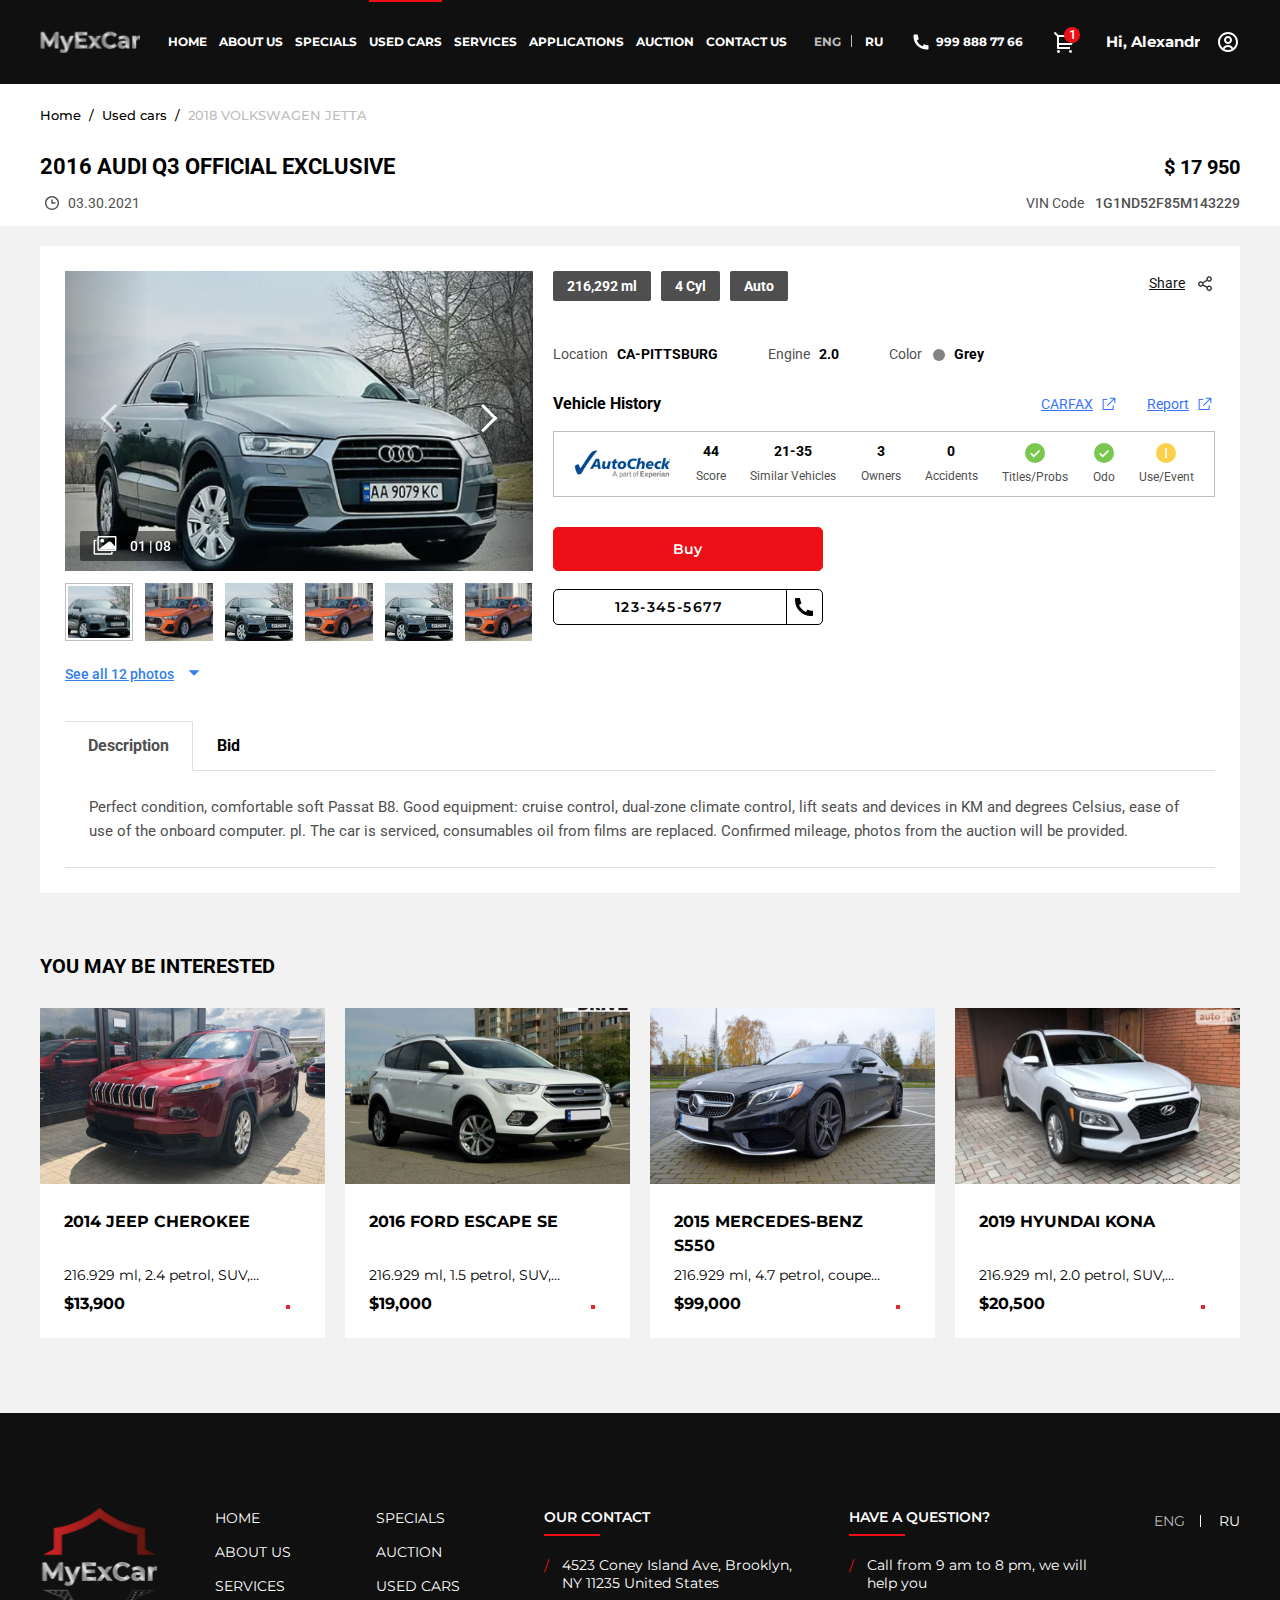
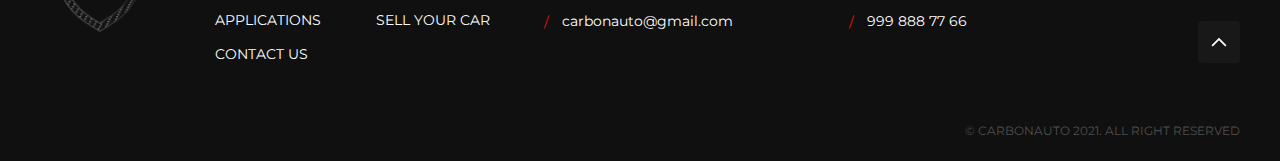
==== card.html @ 10f6ad99 "update - card + spec catalog" ====
<!DOCTYPE html>
<html lang="en">

<head>
    <meta charset="UTF-8">
    <meta http-equiv="X-UA-Compatible" content="IE=edge">
    <meta name="viewport" content="width=device-width, initial-scale=1.0">
    <title>Product Card</title>
    <link rel="stylesheet" href="css/bootstrap.min.css">
    <link rel="stylesheet" href="css/slick.css">
    <link rel="stylesheet" href="css/jquery.formstyler.css">
    <link rel="stylesheet" href="css/jquery.formstyler.theme.css">
    <link rel="stylesheet" href="css/common.css">
    <link rel="stylesheet" href="css/responsive.css">
</head>

<body>
    <header class="headerblack">
        <div class="myexcontainer">
            <div class="headerblack__content">
                <a href="index.html" class="hb__logo">
                    <img src="img/logo-black.svg" alt="logo">
                </a>
                <nav class="hb__menu">
                    <ul>
                        <li><a href="index.html">HOME</a></li>
                        <li><a href="#">ABOUT US</a></li>
                        <li><a href="#">SPECIALS</a></li>
                        <li class="active"><a href="catalog.html">Used Cars</a></li>
                        <li><a href="services.html">Services</a></li>
                        <li><a href="#">APPLICATIONS</a></li>
                        <li><a href="#">AUCTION</a></li>
                        <li><a href="#">CONTACT US</a></li>
                    </ul>
                </nav>
                <div class="hb__lang">
                    <ul>
                        <li class="active"><a href="#">ENG</a></li>
                        <li><a href="#">RU</a></li>
                    </ul>
                </div>
                <a href="tel:9998887766" class="hb__tel">999 888 77 66</a>
                <div class="hb__sign logined">
                    <!-- <ul>
                        <li><a href="login.html">Log in</a></li>
                        <li><a href="#">Registration</a></li>
                    </ul> -->
                    <div class="header__cart">
                        <a href="#"><img src="img/icons/cart-icon.svg" alt="cart"></a>
                        <span class="header__coutcart">1</span>
                    </div>
                    <div class="hiuser">
                        <p>Hi, Alexandr</p>
                    </div>
                </div>


            </div>
            <div class="header__contentwrapp">
                <div class="header__leftbox">
                    <a href="index.html" class="logo">
                        <img src="img/logo.svg" alt="logo">
                    </a>
                </div>
                <div class="searchadaptive">
                    <button class="respsearchicon"></button>
                </div>
                <div class="burgericon"></div>
            </div>
        </div>

        <div class="mobile-menu">
            <div class="mobile-menu_head">
                <span>Menu</span>
                <button class="closemenu"></button>
            </div>
            <div class="mobile-menu_body">
                <ul class="mobmenulist">
                    <li><a href="login.html">Log in</a></li>
                    <li><a href="#">Registration</a></li>
                    <li><a href="index.html">Home</a></li>
                    <li><a href="#">ABOUT US</a></li>
                    <li><a href="#">SPECIALS</a></li>
                    <li><a href="catalog.html">Used Cars</a></li>
                    <li><a href="services.html">SERVICES</a></li>
                    <li><a href="#">APPLICATIONS</a></li>
                    <li><a href="#">AUCTION</a></li>
                    <li><a href="#">CONTACT US</a></li>
                </ul>
                <div class="moblanglist">
                    <ul>
                        <li class="active"><a href="#">ENG</a></li>
                        <li><a href="#">RU</a></li>
                    </ul>
                </div>
                <div class="mobbtns">
                    <a href="catalog.html" class="redbtn">Used Cars</a>
                    <a href="#" class="transparrbtn">Sell Your Car</a>
                    <a class="mobbtns__tel" href="tel:9998887766">999 888 77 66</a>
                </div>
            </div>
        </div>
    </header>

    <main>
        <div class="myexcontainer">
            <div class="breacrumbs">
                <ul>
                    <li><a href="#">Home</a></li>
                    <li><a href="#">Used cars</a></li>
                    <li>2018 VOLKSWAGEN JETTA</li>
                </ul>
            </div>
        </div>

        <section class="procard__head">
            <div class="myexcontainer">
                <div class="row">
                    <div class="col-lg-7 col-md-7 col-sm-8">
                        <h1>2016 Audi Q3 OFFICIAL EXCLUSIVE </h1>
                        <p class="date">03.30.2021</p>
                    </div>
                    <div class="col-lg-5 col-md-5 col-sm-4">
                        <p class="price">$ 17 950</p>
                        <p class="vincode">VIN Code <span>1G1ND52F85M143229</span></p>
                    </div>
                </div>
            </div>
        </section>

        <div class="greybg">
            <section class="procard__prodsect">
                <div class="myexcontainer">
                    <div class="procard__prodwrapp">
                        <div class="row">
                            <div class="col-xl-5 col-lg-5">
                                <div class="procard__mainsliderwrapp">
                                    <div class="procard__mainslider">
                                        <div>
                                            <div class="procard__mainslide">
                                                <img src="img/prodslide1.jpg" alt="car">
                                            </div>
                                        </div>
                                        <div>
                                            <div class="procard__mainslide">
                                                <img src="img/prodslide2.jpg" alt="car">
                                            </div>
                                        </div>
                                        <div>
                                            <div class="procard__mainslide">
                                                <img src="img/prodslide1.jpg" alt="car">
                                            </div>
                                        </div>
                                        <div>
                                            <div class="procard__mainslide">
                                                <img src="img/prodslide2.jpg" alt="car">
                                            </div>
                                        </div>
                                        <div>
                                            <div class="procard__mainslide">
                                                <img src="img/prodslide1.jpg" alt="car">
                                            </div>
                                        </div>
                                        <div>
                                            <div class="procard__mainslide">
                                                <img src="img/prodslide2.jpg" alt="car">
                                            </div>
                                        </div>
                                        <div>
                                            <div class="procard__mainslide">
                                                <img src="img/prodslide1.jpg" alt="car">
                                            </div>
                                        </div>
                                        <div>
                                            <div class="procard__mainslide">
                                                <img src="img/prodslide2.jpg" alt="car">
                                            </div>
                                        </div>
                                    </div>
                                    <div class="pagingInfo"></div>
                                </div>

                                <div class="procard__littsliderwrap">
                                    <div class="overflowhiddsect">
                                        <div class="procard__littslider">
                                            <div>
                                                <div class="procard__littslide">
                                                    <img src="img/prodslide1.jpg" alt="car">
                                                </div>
                                            </div>
                                            <div>
                                                <div class="procard__littslide">
                                                    <img src="img/prodslide2.jpg" alt="car">
                                                </div>
                                            </div>
                                            <div>
                                                <div class="procard__littslide">
                                                    <img src="img/prodslide1.jpg" alt="car">
                                                </div>
                                            </div>
                                            <div>
                                                <div class="procard__littslide">
                                                    <img src="img/prodslide2.jpg" alt="car">
                                                </div>
                                            </div>
                                            <div>
                                                <div class="procard__littslide">
                                                    <img src="img/prodslide1.jpg" alt="car">
                                                </div>
                                            </div>
                                            <div>
                                                <div class="procard__littslide">
                                                    <img src="img/prodslide2.jpg" alt="car">
                                                </div>
                                            </div>
                                            <div>
                                                <div class="procard__littslide">
                                                    <img src="img/prodslide1.jpg" alt="car">
                                                </div>
                                            </div>
                                            <div>
                                                <div class="procard__littslide">
                                                    <img src="img/prodslide2.jpg" alt="car">
                                                </div>
                                            </div>
                                        </div>
                                    </div>
                                    <span class="procard__showphotos">
                                        <text class="show">See all 12 photos</text>
                                        <text class="hide">Hide</text>
                                    </span>
                                </div>


                            </div>
                            <div class="col-xl-7 col-lg-7">
                                <div class="procard__inftop">
                                    <div class="row">
                                        <div class="col-lg-8 col-md-9 col-sm-8">
                                            <div class="procard__labelsbtns">
                                                <span>216,292 ml</span>
                                                <span>4 Cyl</span>
                                                <span>Auto</span>
                                            </div>
                                            <div class="procard__labelstext">
                                                <p>Location <text>CA-PITTSBURG</text></p>
                                                <p>Engine <text>2.0</text></p>
                                                <p>Color <span class="colorpoint" style="background: #828282;"></span>
                                                    <text>Grey</text></p>
                                            </div>
                                        </div>
                                        <div class="col-lg-4 text-right sharesect  col-md-3  col-sm-4">
                                            <a href="#" class="sharebtn">Share</a>
                                        </div>
                                    </div>
                                    <div class="vehicle-history">
                                        <div class="vehicle-history__topbox">
                                            <p class="title">Vehicle History</p>
                                            <div class="links">
                                                <a href="#">CARFAX</a>
                                                <a href="#">Report</a>
                                            </div>
                                        </div>
                                        <div class="vehicle-history__middlebox">
                                            <div class="catalogrow__footer">
                                                <a href="#" class="logo"><img src="img/autocheck.png" alt="logo"></a>
                                                <p>
                                                    <span class="text">44</span>
                                                    Score
                                                </p>
                                                <p>
                                                    <span class="text">21-35</span>
                                                    Similar Vehicles
                                                </p>
                                                <p>
                                                    <span class="text">3</span>
                                                    Owners
                                                </p>
                                                <p>
                                                    <span class="text">0</span>
                                                    Accidents
                                                </p>
                                                <p>
                                                    <span class="img green"></span>
                                                    <text>Titles/Probs</text>
                                                </p>
                                                <p>
                                                    <span class="img green"></span>
                                                    <text>Odo</text>
                                                </p>
                                                <p>
                                                    <span class="img yellow"></span>
                                                    <text>Use/Event</text>
                                                </p>
                                            </div>
                                        </div>
                                    </div>
                                    <div class="procard__infbtns">
                                        <a href="#" class="redbtn">Buy</a>
                                        <a href="tel:1233455677" class="tel">
                                            <span class="num">123-345-5677</span>
                                            <span class="icon"><img src="img/icons/telicon-black.svg" alt=""></span>
                                        </a>
                                    </div>
                                </div>

                            </div>
                            <div class="col-xl-12">
                                <div class="procard__tabs">
                                    <ul class="nav nav-tabs" id="myTab" role="tablist">
                                        <li class="nav-item" role="presentation">
                                            <a class="nav-link active" id="descr-tab" data-toggle="tab" href="#descr"
                                                role="tab" aria-controls="descr" aria-selected="true">Description</a>
                                        </li>
                                        <li class="nav-item" role="presentation">
                                            <a class="nav-link" id="bid-tab" data-toggle="tab" href="#bid" role="tab"
                                                aria-controls="bid" aria-selected="false">Bid</a>
                                        </li>
                                    </ul>
                                    <div class="tab-content" id="myTabContent">
                                        <div class="tab-pane fade show active" id="descr" role="tabpanel"
                                            aria-labelledby="descr-tab">
                                            <p>
                                                Perfect condition, comfortable soft Passat B8. Good equipment: cruise
                                                control, dual-zone climate control, lift seats and devices in KM and
                                                degrees
                                                Celsius, ease of use of the onboard computer. pl. The car is serviced,
                                                consumables oil from films are replaced. Confirmed mileage, photos from
                                                the
                                                auction will be provided.
                                            </p>
                                        </div>
                                        <div class="tab-pane fade" id="bid" role="tabpanel" aria-labelledby="bid-tab">
                                            <p>
                                                TAB 2
                                            </p>
                                        </div>
                                    </div>
                                </div>
                            </div>
                        </div>
                    </div>
            </section>

            <section class="interested-products">
                <div class="myexcontainer">
                    <p class="interested-products__title">you may be interested</p>
                    <div class="row">
                        <div class="col-lg-3 col-md-6">
                            <a href="#">
                                <div class="usedcarscard">
                                    <div class="usedcarscard__img">
                                        <img src="img/car4.png" alt="img">
                                    </div>
                                    <div class="usedcarscard__info">
                                        <p class="title">2014 JEEP CHEROKEE</p>
                                        <p class="descr">216.929 ml, 2.4 petrol, SUV, automatic</p>
                                        <p class="price">$13,900</p>
                                        <div class="arrowanimation">
                                            <span class="redpoint"></span>
                                            <img src="img/redarrow.svg" alt="arrow">
                                        </div>
                                    </div>
                                </div>
                            </a>
                        </div>
                        <div class="col-lg-3 col-md-6">
                            <a href="#">
                                <div class="usedcarscard">
                                    <div class="usedcarscard__img">
                                        <img src="img/car5.png" alt="img">
                                    </div>
                                    <div class="usedcarscard__info">
                                        <p class="title">2016 FORD ESCAPE SE</p>
                                        <p class="descr">216.929 ml, 1.5 petrol, SUV, automatic</p>
                                        <p class="price">$19,000</p>
                                        <div class="arrowanimation">
                                            <span class="redpoint"></span>
                                            <img src="img/redarrow.svg" alt="arrow">
                                        </div>
                                    </div>
                                </div>
                            </a>
                        </div>
                        <div class="col-lg-3 col-md-6">
                            <a href="#">
                                <div class="usedcarscard">
                                    <div class="usedcarscard__img">
                                        <img src="img/car6.png" alt="img">
                                    </div>
                                    <div class="usedcarscard__info">
                                        <p class="title">2015 MERCEDES-BENZ S550</p>
                                        <p class="descr">216.929 ml, 4.7 petrol, coupe, automatic</p>
                                        <p class="price">$99,000</p>
                                        <div class="arrowanimation">
                                            <span class="redpoint"></span>
                                            <img src="img/redarrow.svg" alt="arrow">
                                        </div>
                                    </div>
                                </div>
                            </a>
                        </div>
                        <div class="col-lg-3 col-md-6">
                            <a href="#">
                                <div class="usedcarscard">
                                    <div class="usedcarscard__img">
                                        <img src="img/car7.png" alt="img">
                                    </div>
                                    <div class="usedcarscard__info">
                                        <p class="title">2019 HYUNDAI KONA</p>
                                        <p class="descr">216.929 ml, 2.0 petrol, SUV, automatic</p>
                                        <p class="price">$20,500</p>
                                        <div class="arrowanimation">
                                            <span class="redpoint"></span>
                                            <img src="img/redarrow.svg" alt="arrow">
                                        </div>
                                    </div>
                                </div>
                            </a>
                        </div>
                    </div>
                </div>
            </section>
        </div>


    </main>

    <footer class="black-footer">
        <div class="myexcontainer">
            <div class="bf__flexwrapper">
                <div class="bf__logo">
                    <a href="index.html"><img src="img/logo-footer.svg" alt="logo"></a>
                </div>
                <div class="bf__navlist">
                    <ul>
                        <li><a href="index.html">HOME</a></li>
                        <li><a href="#">ABOUT US</a></li>
                        <li><a href="services.html">Services</a></li>
                        <li><a href="#">APPLICATIONS</a></li>
                        <li><a href="#">CONTACT US</a></li>
                    </ul>
                </div>
                <div class="bf__navlist">
                    <ul>
                        <li><a href="#">SPECIALS</a></li>
                        <li><a href="#">AUCTION</a></li>
                        <li><a href="catalog.html">Used cars</a></li>
                        <li><a href="#">Sell Your Car</a></li>
                    </ul>
                </div>
                <div class="bf__infolist">
                    <p class="title">Our contact</p>
                    <ul>
                        <li>
                            4523 Coney Island Ave, Brooklyn,
                            NY 11235 United States
                        </li>
                        <li><a href="#">carbonauto@gmail.com</a></li>
                    </ul>
                </div>
                <div class="bf__infolist">
                    <p class="title">Have a question?</p>
                    <ul>
                        <li>
                            Сall from 9 am to 8 pm, we will help you
                        </li>
                        <li><a href="#">999 888 77 66</a></li>
                    </ul>
                </div>
                <div class="bf__lang">
                    <ul>
                        <li class="active"><a href="#">ENG</a></li>
                        <li><a href="#">RU</a></li>
                    </ul>
                    <div class="foottotop">
                        <img src="img/icons/toparrow.svg" alt="to top">
                    </div>
                </div>
            </div>
            <div class="bf__rightreserved">
                <p>© СARBONAUTO 2021. ALL RIGHT RESERVED</p>
            </div>
        </div>
    </footer>








    <script src="js/jquery.js"></script>
    <script src="js/bootstrap.min.js"></script>
    <script src="js/slick.min.js"></script>
    <script src="js/jquery.formstyler.min.js"></script>
    <script src="js/range-slider.js"></script>
    <script src="js/common.js"></script>
</body>

</html>
---- css/common.css ----
/* general */
@import url('https://fonts.googleapis.com/css2?family=Montserrat:wght@100;200;300;400;500;600;700;800;900&family=Roboto:wght@100;300;400;500;700;900&display=swap');

body {
    font-family: 'Montserrat', sans-serif;
    font-size: 16px;
    line-height: 24px;
    color: #000;
}

.myexcontainer {
    width: 100%;
    padding: 0 75px;
    position: relative;
}

a,
button,
input {
    outline: none !important;
}

a,
a:hover {
    text-decoration: none;
}

.transparrbtn {
    background: #fff;
    border: 1px solid #EC0F16;
    border-radius: 5px;
    display: flex;
    align-items: center;
    justify-content: center;
    color: #EC0F16;
    font-weight: 600;
    font-size: 15px;
    line-height: 18px;
    width: 220px;
    height: 48px;
    transition: .3s;
}

.transparrbtn:hover {
    background: #EC0F16;
    color: #fff;
}

.redbtn {
    background: #EC0F16;
    border: 1px solid #EC0F16;
    border-radius: 5px;
    display: flex;
    align-items: center;
    justify-content: center;
    color: #fff;
    font-weight: 600;
    font-size: 15px;
    line-height: 18px;
    width: 220px;
    height: 48px;
    transition: .3s;
}

.redbtn:hover {
    /* color: #EC0F16;
    background: #fff; */
    background: #CD1319;
    color: #fff;
}

.sectsubtitle {
    letter-spacing: 0.2em;
    text-transform: uppercase;
    font-weight: 500;
    font-size: 17px;
    line-height: 21px;
    position: relative;
    margin-bottom: 60px;
}

.sectsubtitle:after {
    content: '';
    display: inline-block;
    width: 57px;
    height: 1px;
    background: #EC0F16;
    position: absolute;
    left: 0;
    bottom: -18px;
}

h1 {
    font-weight: bold;
    font-size: 56px;
    line-height: 68px;
}

.section-title {
    font-weight: bold;
    font-size: 48px;
    line-height: 59px;
    font-variant: small-caps;
    position: relative;
    margin-bottom: 64px;
}

.section-title.underlinered:after {
    content: '';
    display: inline-block;
    height: 1px;
    width: 64px;
    background: #EC0F16;
    position: absolute;
    left: 0;
    bottom: -24px;
}






/* general end*/

/* header */

.header__contentwrapp {
    display: flex;
}

.header__leftbox {
    max-width: 150px;
    width: 100%;
    display: flex;
    align-items: flex-end;
}

.header__leftbox img {
    width: 100%;
}

.header__rightbox {
    max-width: calc(100% - 150px);
    width: 100%;
    padding-left: 50px;
    padding-bottom: 19px;
    position: relative;
}

.header ul {
    list-style-type: none;
    padding: 0;
    margin: 0;
    display: flex;
}

.header ul li {
    height: 60px;
    display: flex;
    align-items: flex-end;
    position: relative;
}

.header__rightbox-toprow {
    display: flex;
    align-items: flex-end;
    justify-content: space-between;
    height: 60px;
    margin-bottom: 40px;
    position: relative;
}

.header__signsect {
    display: flex;
    align-items: center;
    justify-content: space-between;
    max-width: 315px;
    width: 100%;
}

.header_nav a {
    text-decoration: none;
    font-size: 15px;
    line-height: 18px;
    font-weight: bold;
    text-transform: uppercase;
    color: #000;
}

.header_nav li:not(:last-child),
.header__language li:not(:last-child) {
    margin-right: 30px;
}

.header_nav ul li a:before,
.header__sign ul li a:before {
    content: '';
    display: inline-block;
    position: absolute;
    height: 3px;
    width: 0;
    top: 0;
    left: 0;
    right: 0;
    margin: 0 auto;
    background: #EC0F16;
    transition: .3s;
}

.header_nav li.active a:before,
.header_nav li a:hover:before,
.header__sign ul li a:hover:before {
    width: 100%;
}

.header__sign a,
.header__language a {
    font-weight: bold;
    font-size: 15px;
    line-height: 18px;
    text-transform: uppercase;
    text-decoration: none;
    transition: .3s;
    color: #000;
}

.header__sign li:not(:last-child) {
    margin-right: 15px;
}

.header__sign li:first-child a {
    color: #EC0F16;
}

.header__language li {
    position: relative;
}

.header__language li:first-child:after {
    content: '';
    display: inline-block;
    width: 1px;
    height: 12px;
    position: absolute;
    right: -15px;
    bottom: 3px;
    background: #000;
}

.header__language li a {
    transition: .3s;
}

.header__language li.active a,
.header__language li a:hover {
    color: #BDBDBD;
}

.header__rightbox-bottrow {
    display: flex;
    align-items: center;
    justify-content: space-between;
}

.header__searchbox {
    max-width: 427px;
    width: 100%;
    position: relative;
}

.header__serchinputfield input {
    width: 100%;
    height: 48px;
    border: none;
    border-bottom: 1px solid #000000;
    padding-left: 20px;
    padding-right: 45px;
    font-size: 15px;
}

.header__serchinputfield input::placeholder {
    color: #828282;
}

.header__serchinputfield button {
    width: 24px;
    height: 24px;
    padding: 0;
    border: none;
    background-color: transparent;
    background-image: url('../img/icons/search-icon.svg');
    background-repeat: no-repeat;
    background-position: center;
    position: absolute;
    right: 20px;
    top: 50%;
    transform: translateY(-50%);
}

.phonelink {
    position: relative;
    padding-left: 39px;
    margin-right: 48px;
    font-weight: bold;
    font-size: 15px;
    line-height: 18px;
    transition: .3s;
    display: flex;
    align-items: center;
    color: #000;
}

.phonelink svg {
    margin-right: 18px;
}

.phonelink svg path {
    transition: .3s;
}

.phonelink:hover {
    color: #EC0F16;
}

.phonelink:hover svg path {
    fill: #EC0F16;
}

.header__callbox {
    display: flex;
    align-items: center;
}

.header__callbox .redbtn {
    margin-right: 24px;
}

.headerblack {
    background: #101010;
    height: 84px;
}

.headerblack__content {
    display: flex;
    align-items: center;
    justify-content: space-between;
}

.hb__menu ul,
.hb__lang ul,
.hb__sign ul {
    list-style-type: none;
    padding: 0;
    margin: 0;
}

.hb__menu ul li,
.hb__lang ul li,
.hb__sign ul li {
    display: inline-block;
    vertical-align: middle;
}

.hb__logo {
    display: flex;
    align-items: center;
}

.hb__menu ul li a,
.hb__sign ul li a {
    height: 84px;
    display: flex;
    align-items: center;
    color: #FFFFFF;
    font-weight: bold;
    font-size: 15px;
    line-height: 18px;
    text-transform: uppercase;
    position: relative;
}

.hb__menu ul li a:before,
.hb__sign ul li a:before {
    content: '';
    display: inline-block;
    height: 2px;
    width: 100%;
    background: #EC0F16;
    width: 0;
    transition: .3s;
    left: 0;
    right: 0;
    margin: 0 auto;
    position: absolute;
    top: 0;
}

.hb__menu ul li.active a:before,
.hb__menu ul li a:hover:before,
.hb__sign ul li.active a:before,
.hb__sign ul li a:hover:before {
    width: 100%;
}

.hb__menu ul li {
    margin-right: 45px;
}

.hb__sign ul li {
    margin-right: 15px;
}

.hb__menu ul li:last-child,
.hb__sign ul li:last-child {
    margin-right: 0;
}

.hb__lang ul li {
    position: relative;
}

.hb__lang ul li a {
    font-weight: bold;
    font-size: 15px;
    line-height: 18px;
    color: #FFFFFF;
}

.hb__lang ul li.active a {
    color: #BDBDBD;
}

.hb__lang ul li:not(:last-child) {
    margin-right: 30px;
}

.hb__lang ul li:not(:last-child):after {
    content: '';
    display: inline-block;
    width: 1px;
    height: 12px;
    background: #BDBDBD;
    position: absolute;
    right: -16px;
    top: 50%;
    transform: translateY(-50%);
}

.hb__tel {
    position: relative;
    padding-left: 40px;
    font-weight: bold;
    font-size: 15px;
    line-height: 18px;
    color: #fff;
}

.hb__tel:before {
    content: '';
    display: inline-block;
    width: 24px;
    height: 24px;
    background-image: url('../img/icons/telicon-white.svg');
    background-repeat: no-repeat;
    background-position: center;
    background-size: 100%;
    position: absolute;
    left: 0;
    top: 50%;
    transform: translateY(-50%);
}













/* header  end*/



/* MAIN PAGE */

.mainparallaxsect__content {
    padding-top: 60px;
}

.mainparallaxsect__content h1 {
    text-transform: uppercase;
    margin: 0;
}

.mainparallaxsect {
    position: relative;
    height: 690px;
    background: linear-gradient(179.39deg, #FFFFFF 60.71%, #F5F5F5 99.36%);
}

.mainparallaxsect__parallax #scene {
    height: 690px;
}

.mainparallaxsect__parallax #scene div {
    position: absolute !important;
}

.mainparallaxsect__parallax #scene div:first-child {
    top: 55px !important;
    right: 486px !important;
    left: initial !important;
}

.mainparallaxsect__parallax #scene div:nth-child(2) {
    right: 0;
    top: initial !important;
    left: initial !important;
    bottom: 159px;
}

.mainparallaxsect img {
    max-width: 100%;
}

.servicesdark__col {
    position: relative;
    -ms-flex: 0 0 20%;
    flex: 0 0 20%;
    max-width: 20%;
}

.servicesdark__box {
    height: 320px;
    position: relative;
    padding: 36px;
    overflow: hidden;
}

.servicesdark__box::after {
    content: "";
    display: block;
    position: absolute;
    left: 0;
    top: 0;
    width: 100%;
    height: 100%;
    background: rgba(31, 30, 30, .6);
    transition: .5s;
}

.servicesdark__box>img {
    width: 100%;
    height: 100%;
    object-fit: cover;
    object-position: 50% 50%;
    position: absolute;
    left: 0;
    top: 0;
    transition: .5s;
    animation-timing-function: ease-in-out;
    transform: scale(1.01) rotate(0deg);
}

.servicesdark__boxcontent {
    position: relative;
    z-index: 2;
}

.servicesdark__boxcontent img {
    opacity: .5;
    width: 48px;
    margin-bottom: 26px;
    transition: .3s;
}

.servicesdark__boxcontent .title {
    color: #fff;
    letter-spacing: 0.1em;
    font-weight: bold;
    font-size: 24px;
    line-height: 36px;
    margin-bottom: 26px;
}

.servicesdark__boxcontent .descr {
    margin: 0;
    color: rgba(255, 255, 255, .8);
    font-size: 15px;
    line-height: 21px;
    display: -webkit-box;
    -webkit-line-clamp: 4;
    -webkit-box-orient: vertical;
    overflow: hidden;
}

.servicesdark__link {
    width: 120px;
    height: 36px;
    display: flex;
    align-items: center;
    justify-content: center;
    background: rgba(236, 15, 22, 0.5);
    color: #fff;
    font-weight: 600;
    font-size: 15px;
    line-height: 24px;
    z-index: 2;
    position: absolute;
    right: 0;
    bottom: 0;
    transition: .3s;
}

.servicesdark__box:hover .servicesdark__boxcontent img {
    opacity: 1;
}

.servicesdark__box:hover .servicesdark__link {
    background: #EC0F16;
}

.servicesdark__box:hover>img {
    transform: scale(1.1) rotate(4deg);
}

.servicesdark__box:hover:after {
    background: rgba(19, 18, 18, .6);
}

.servicesdark {
    margin-top: -145px;
}

.howitworks {
    padding: 105px 0 100px;
}

.howitworks .section-title {
    margin-bottom: 88px;
}

.howitworks .section-boldtext {
    margin-bottom: 36px;
    font-size: 18px;
    line-height: 30px;
    font-weight: bold;
    max-width: 385px;
}

.howitworks .descr {
    max-width: 385px;
}

.howitworks .descr p {
    margin-bottom: 14px;
}

.howitworks a {
    color: #EC0F16;
    font-weight: bold;
}

.howitworks a:hover {
    text-decoration: underline;
}

.howitworks__box {
    position: relative;
    overflow: hidden;
    background: #F2F2F2;
    height: 168px;
    margin-bottom: 20px;
    display: flex;
    align-items: center;
    padding: 18px 30px 18px 64px;
    background-repeat: no-repeat;
    background-position: top right;
    background-size: 100%;
}

.howitworks .col-lg-8 .col-md-6:nth-child(1) .howitworks__box,
.howitworks .col-lg-8 .col-md-6:nth-child(5) .howitworks__box {
    background-image: url('../img/tire1.png');
}

.howitworks .col-lg-8 .col-md-6:nth-child(2) .howitworks__box,
.howitworks .col-lg-8 .col-md-6:nth-child(6) .howitworks__box {
    background-image: url('../img/tire2.png');
}

.howitworks .col-lg-8 .col-md-6:nth-child(3) .howitworks__box,
.howitworks .col-lg-8 .col-md-6:nth-child(7) .howitworks__box {
    background-image: url('../img/tire3.png');
}

.howitworks .col-lg-8 .col-md-6:nth-child(4) .howitworks__box,
.howitworks .col-lg-8 .col-md-6:nth-child(8) .howitworks__box {
    background-image: url('../img/tire4.png');
}

.howitworks__box .hiwnum {
    display: flex;
    align-items: flex-end;
    width: 98px;
    height: 92px;
    position: relative;
}

.howitworks__box .hiwnum span {
    color: #EC0F16;
    text-transform: uppercase;
    font-weight: bold;
    font-size: 48px;
    line-height: 64px;
    position: relative;
    z-index: 2;

}

.howitworks__box .hiwnum img {
    max-width: 100%;
    max-height: 100%;
    position: absolute;
    z-index: 1;
    right: 0;
    top: 0;
}

.howitworks__box .hiwdescr {
    width: calc(100% - 98px);
    padding-left: 38px;
}

.howitworks__box .hiwdescr p {
    margin: 0;
    color: #000000;
    font-weight: bold;
    font-size: 18px;
    line-height: 30px;
    max-width: 250px;
}

.usedcars {
    padding: 84px 0 60px;
    background: linear-gradient(180deg, #F2F2F2 0%, rgba(242, 242, 242, 0) 83.44%);
}

.usedcars .section-title {
    text-align: center;
}

.usedcarscard__img {
    overflow: hidden;
}

.usedcarscard__img img {
    width: 100%;
    height: 100%;
    object-fit: cover;
    object-position: 50% 50%;
}

.usedcarscard__info {
    padding: 26px 70px 22px 24px;
    position: relative;
}

.usedcarscard__info .title {
    color: #000000;
    font-weight: bold;
    margin-bottom: 8px;
}

.usedcarscard__info .descr {
    color: #000000;
    margin-bottom: 8px;
}

.usedcarscard__info .price {
    margin: 0;
    font-weight: bold;
    color: #000;
    transition: .3s;
}

.arrowanimation {
    width: 48px;
    height: 24px;
    position: absolute;
    right: 22px;
    bottom: 22px;
    display: flex;
    align-items: center;
    justify-content: center;
    overflow: hidden;
}

.arrowanimation .redpoint {
    display: inline-block;
    width: 6px;
    height: 6px;
    background: #E7242A;
    transition: .3s;
    position: absolute;
    top: 50%;
    left: 50%;
    transform: translate(-50%, -50%);
}

.arrowanimation img {
    position: absolute;
    transition: .3s;
    transform: translate(-150%, -50%);
    top: 50%;
}

.usedcarscard {
    transition: .5s;
    margin-bottom: 20px;
}

.usedcarscard:hover .arrowanimation .redpoint {
    left: 150%;
}

.usedcarscard:hover .arrowanimation img {
    right: 0;
    left: initial;
    transform: translate(0%, -50%);
}

.usedcarscard:hover {
    background-color: #fff;
    box-shadow: 0px 18px 80px rgba(0, 0, 0, 0.07), 0px 7.51997px 33.4221px rgba(0, 0, 0, 0.0345571), 0px 4.02054px 17.869px rgba(0, 0, 0, 0.0281663), 0px 2.25388px 10.0172px rgba(0, 0, 0, 0.0256993), 0px 1.19702px 5.32008px rgba(0, 0, 0, 0.0208133), 0px 0.498106px 2.21381px rgba(0, 0, 0, 0.0122481);
}

.usedcarscard:hover .usedcarscard__info .price {
    color: #EC0F16;
}

.showmorecars {
    margin-top: 44px;
    background-image: url('../img/line.png');
    background-repeat: no-repeat;
    background-position: center;
}

.showmorecars a {
    margin: 0 auto;
}

.faq {
    padding: 60px 0 120px;
}

.card-header:first-child,
.accordion>.card:first-of-type,
.accordion>.card:last-of-type {
    border-radius: 0;
}

.card-header {
    border: none;
    padding: 0;
}

.accordeon-title {
    text-decoration: none !important;
    color: #000000;
    font-weight: 600;
    font-size: 21px;
    line-height: 26px;
    display: flex;
    align-items: center;
    background: #fff;
    padding: 36px 55px 36px 0;
}

.accordeon-title:hover {
    color: #000;
}

.accordeon-title span {
    display: inline-block;
    width: 47px;
    color: #828282;
    min-width: 47px;
}

.card {
    border: none;
    border-top: 1px solid #E0E0E0;
}

.card:last-child {
    border-bottom: 1px solid #E0E0E0;
}

.accordeon-title .plussvg rect {
    transition: .3s;
}

.accordeon-title.minus .plussvg rect:nth-child(2) {
    opacity: 0;
}

.accordeon-title svg {
    position: absolute;
    right: 25px;
}

.card-body {
    color: #4F4F4F;
    line-height: 26px;
    padding: 0 96px 36px 47px;
}

.card-body p {
    margin: 0;
    padding-left: 24px;
    border-left: 1px solid #EC0F16;
}

.faq .section-title {
    text-align: center;
    margin-bottom: 84px;
}

.contactsfoot {
    padding: 98px 0 58px;
    position: relative;
}

.contactsfoot__bgpic {
    height: 400px;
    background-image: url('../img/footbg1.png');
    background-size: 100% 100%;
    background-position: top right;
    background-repeat: no-repeat;
    position: relative;
}

.contactsfoot__rightsect {
    padding: 79px 0;
}

.contactsfoot__rightsect .title {
    color: #fff;
    text-transform: uppercase;
    font-weight: bold;
    font-size: 24px;
    line-height: 36px;
    max-width: 531px;
    margin-bottom: 35px;
}

.contactsfoot__rightsect .title span {
    color: #EC0F16;
}

.contactsfoot__rightsect form {
    display: flex;
    align-items: flex-end;
}

.contactsfoot__rightsect .fields {
    max-width: 57%;
    width: 100%;
}

.contactsfoot__rightsect .btnsect {
    max-width: 27%;
    width: 100%;
    margin-left: 22px;
}

.contactsfoot__rightsect .fields input {
    width: 100%;
    height: 54px;
    background: transparent;
    border: none;
    border-bottom: 1px solid #FFFFFF;
    padding-left: 14px;
    padding-right: 14px;
    color: #fff;
    font-weight: 500;
    font-size: 16px;
    font-family: 'Montserrat', sans-serif;
    margin-bottom: 27px;
}

.contactsfoot__rightsect .fields input::placeholder {
    font-weight: 500;
    font-size: 16px;
    color: rgba(255, 255, 255, .64);
}

.contactsfoot__rightsect .fields input:last-child {
    margin-bottom: 0;
}

.contactsfoot__rightsect .btnsect input {
    width: 100%;
    height: 56px;
    background: #EC0F16;
    border-radius: 5px;
    border: none;
    outline: none;
    color: #fff;
    font-weight: 600;
    font-size: 15px;
    line-height: 18px;
    transition: .3s;
}

.contactsfoot__rightsect .btnsect input:hover {
    background: #CD1319;
}

.contactsfoot__leftsect {
    padding-left: 20%;
    padding-top: 45px;
    position: relative;
}

.contactsfoot__leftsect .title {
    position: relative;
    margin-bottom: 82px;
    color: #fff;
    font-variant: small-caps;
    text-transform: lowercase;
    font-weight: 600;
    font-size: 36px;
    line-height: 44px;
}

.contactsfoot__leftsect .title:after {
    content: '';
    display: inline-block;
    position: absolute;
    left: 0;
    bottom: -18px;
    height: 2px;
    width: 56px;
    background: #EC0F16;
}

.contactsfoot__leftsect .phone {
    position: relative;
    padding-left: 45px;
    color: #fff;
    font-weight: 600;
    font-size: 36px;
    line-height: 44px;
    transition: .3s;
    display: inline-block;
    margin-bottom: 36px;
}

.contactsfoot__leftsect .phone:hover {
    color: #EC0F16;
}

.contactsfoot__leftsect .phone svg {
    position: absolute;
    left: 0;
    top: 50%;
    transform: translateY(-50%);
}

.contactsfoot__leftsect .phone svg path {
    transition: .3s;
}

.contactsfoot__leftsect .phone:hover svg path {
    fill: #EC0F16;
}

.contactsfoot__leftsect ul {
    padding: 0;
    margin: 0;
    list-style-type: none;
    max-width: 310px;
}

.contactsfoot__leftsect ul li,
.contactsfoot__leftsect ul li a {
    display: block;
    margin-bottom: 36px;
    padding-left: 20px;
    position: relative;
    color: #fff;
    font-weight: 600;
    font-size: 16px;
    line-height: 24px;
}

.contactsfoot__leftsect ul li:before {
    content: '/';
    color: #EC0F16;
    position: absolute;
    left: 0;
    top: 0;
}

.contactsfoot__leftsect ul li:last-child {
    margin-bottom: 0;
}

.blackfig {
    position: absolute;
    left: 0;
    top: -58px;
    z-index: 2;
    width: 100%;
    max-width: 726px;
    height: 515px;
}

.redfig {
    position: absolute;
    top: -98px;
    z-index: -1;
    width: 87%;
    left: 20%;
    max-width: 632px;
    height: 498px;
}

.contactsfoot__leftsect *:not(img) {
    position: relative;
    z-index: 3;
}

.totop {
    position: absolute;
    top: -95px;
    right: 0;
    display: flex;
    align-items: center;
    color: #101010;
    font-weight: 500;
    font-size: 15px;
    line-height: 18px;
    text-transform: uppercase;
    cursor: pointer;
    transition: .3s;
}

.totop span {
    display: inline-block;
    margin-left: 24px;
    width: 48px;
    height: 48px;
    background-color: #fff;
    border: 1px solid #F2F2F2;
    border-radius: 4px;
    box-shadow: 0px 18px 80px rgba(0, 0, 0, 0.07), 0px 7.51997px 33.4221px rgba(0, 0, 0, 0.0345571), 0px 4.02054px 17.869px rgba(0, 0, 0, 0.0281663), 0px 2.25388px 10.0172px rgba(0, 0, 0, 0.0256993), 0px 1.19702px 5.32008px rgba(0, 0, 0, 0.0208133), 0px 0.498106px 2.21381px rgba(0, 0, 0, 0.0122481);
    display: flex;
    align-items: center;
    justify-content: center;
}

.totop:hover {
    color: #EC0F16;
}

.totop svg path {
    transition: .3s;
}

.totop:hover svg path {
    fill: #EC0F16;
}

.contactsfoot .rightres {
    font-weight: 500;
    font-size: 12px;
    line-height: 15px;
    text-transform: uppercase;
    color: #BDBDBD;
    position: absolute;
    right: 0;
    bottom: -50px;
}

.footer {
    padding: 64px 0 48px 0;
}

.footer__nav ul {
    list-style-type: none;
    padding: 0;
    margin: 0;
    display: flex;
    align-items: center;
}

.footer__nav ul li {
    margin-right: 50px;
}

.footer__nav ul li:last-child {
    margin-right: 0;
}

.linepic {
    height: 2px;
    position: absolute;
    background-image: url('../img/headerline.png');
    background-repeat: no-repeat;
    background-position: center;
    background-size: 100% auto;
    bottom: 8px;
}

.footer__nav ul li a {
    color: #000000;
    font-weight: bold;
    font-size: 15px;
    line-height: 18px;
    transition: .3s;
    -webkit-transition: .3s;
    -moz-transition: .3s;
    -ms-transition: .3s;
    -o-transition: .3s;
}

.footer__nav ul li a:hover {
    color: #BDBDBD;
}

.footer ul {
    list-style-type: none;
    padding: 0;
    margin: 0;
}

.footer ul li {
    display: inline-block;
    vertical-align: middle;
}

.footer .header__language li:first-child:after {
    bottom: 6px;
}

.footer .row {
    position: relative;
    align-items: center;
}

.footer .linepic {
    bottom: 11px;
}

.footer .header__sign ul li a:hover:before {
    display: none;
}

.footer .header__sign a:hover {
    color: #BDBDBD;
}

.header_nav {
    max-width: 878px;
}

.header_nav:after {
    content: '';
    display: inline-block;
    height: 2px;
    width: calc(100% - 878px - 355px);
    position: absolute;
    right: 335px;
    background-image: url('../img/headerline.png');
    background-repeat: no-repeat;
    background-position: center;
    bottom: 8px;
}

.footer__nav {
    max-width: 1020px;
}

.footer__nav:after {
    content: '';
    display: inline-block;
    height: 2px;
    width: calc(100% - 1020px - 355px);
    position: absolute;
    right: 335px;
    background-image: url('../img/headerline.png');
    background-repeat: no-repeat;
    background-position: center;
    bottom: 11px;
}

.usedcarscard__info .descr {
    display: -webkit-box;
    -webkit-line-clamp: 2;
    -webkit-box-orient: vertical;
    overflow: hidden;
}

.searchadaptive,
.burgericon {
    display: none;
}

.mainparallaxsect__parallax>img {
    display: none;
}

.contactsfoot__leftsect ul li a {
    padding: 0;
}

.mobile-menu {
    display: none;
}

/* MAIN PAGE end */

/* SERVICES */
.breacrumbs {
    padding: 18px 0;
}

.breacrumbs ul {
    padding: 0;
    margin: 0;
    list-style-type: none;
}

.breacrumbs ul li {
    display: inline-block;
    vertical-align: middle;
    margin-right: 17px;
    position: relative;
}

.breacrumbs ul li:after {
    content: '/';
    color: #000;
    position: absolute;
    right: 0;
    top: 50%;
    transform: translateY(-50%);
    right: -13px;
}

.breacrumbs ul li:last-child:after {
    display: none;
}

.breacrumbs ul li a {
    color: #000;
    font-weight: 500;
    font-size: 13px;
    line-height: 18px;
}

.breacrumbs ul li {
    color: #BDBDBD;
    font-weight: 500;
    font-size: 13px;
    line-height: 18px;
}

.servicescontsect {
    padding-top: 30px;
}

.services__title {
    margin: 0;
    font-weight: bold;
    font-size: 30px;
    line-height: 42px;
    color: #101010;
    padding-right: 20px;
}

.services__description {
    padding-top: 14px;
    position: relative;
}

.services__description:before {
    content: '';
    display: inline-block;
    height: 1px;
    width: 64px;
    background: #EC0F16;
    position: absolute;
    left: 0;
    top: 0;
}

.services__description p:last-child {
    margin-bottom: 0;
}

.services__listsect {
    margin: 64px 0 84px;
}

.services__listsect ol {
    padding-left: 20px;
    margin-bottom: 0;
}

.services__listsect ol>li {
    color: #EC0F16;
    font-weight: bold;
    font-size: 16px;
    line-height: 24px;
    margin-bottom: 30px;
    padding-left: 18px;
}

.services__listsect li:last-child {
    margin-bottom: 0;
}

.services__listsect ol>li span {
    color: #101010;
}

.services__listsect ol>li ul {
    padding-top: 14px;
    padding-left: 20px;
}

.services__listsect ol>li ul li {
    font-weight: normal;
    font-size: 16px;
    line-height: 24px;
    color: #333333;
    list-style-type: none;
    margin: 0;
    position: relative;
}

.services__listsect ol>li ul li:after {
    content: '';
    display: inline-block;
    width: 6px;
    height: 6px;
    position: absolute;
    left: -16px;
    top: 9px;
    background: url('../img/icons/uldot.svg') no-repeat center;
    background-size: 100%;
}

.gotoaction {
    display: flex;
    align-items: center;
    justify-content: space-between;
    margin-bottom: 87px;
}

.gotoaction p {
    max-width: calc(100% - 250px);
    margin: 0;
    color: #101010;
    font-weight: bold;
    font-size: 30px;
    line-height: 42px;
}

.servbottboxcol {
    position: relative;
    -ms-flex: 0 0 20%;
    flex: 0 0 20%;
    padding: 0 10px;
    max-width: 20%;
}

.servbottbox {
    height: 120px;
    position: relative;
    overflow: hidden;
    border-radius: 5px;
    display: flex;
    align-items: center;
    justify-content: center;
}

.servbottbox:after {
    content: '';
    display: block;
    position: absolute;
    left: 0;
    top: 0;
    width: 100%;
    height: 100%;
    background: rgba(10, 9, 9, .72);
}

.servbottbox img {
    width: 100%;
    height: 100%;
    object-fit: cover;
    object-position: 50% 50%;
    position: absolute;
}

.servbottbox p {
    margin: 0;
    position: relative;
    z-index: 3;
    color: #fff;
    letter-spacing: 0.2em;
    font-weight: bold;
    font-size: 16px;
    line-height: 24px;
    max-width: 120px;
}

.servbottbox p:after {
    content: '';
    width: 24px;
    height: 1px;
    background: #EC0F16;
    position: absolute;
    top: 50%;
    transform: translateY(-50%);
    left: -50px;
}

.black-footer {
    /* margin-top: 84px; */
    padding: 95px 0 23px 0;
    background: #101010;

}

.servbottboxes {
    padding-bottom: 80px;
}

.bf__flexwrapper {
    display: flex;
    justify-content: space-between;
}

.bf__logo {
    max-width: 170px;
    width: 100%;
}

.bf__navlist ul {
    list-style-type: none;
    padding: 0;
    margin: 0;
}

.bf__navlist ul li {
    margin-bottom: 20px;
}

.bf__navlist ul li:last-child {
    margin-bottom: 0;
}

.bf__navlist ul li a {
    font-size: 15px;
    line-height: 18px;
    color: #FFFFFF;
    text-transform: uppercase;
}

.bf__infolist .title {
    font-weight: 600;
    font-size: 15px;
    line-height: 20px;
    text-transform: uppercase;
    position: relative;
    color: #fff;
    margin-bottom: 38px;
}

.bf__infolist .title:after {
    content: '';
    display: inline-block;
    width: 56px;
    height: 2px;
    background: #EC0F16;
    position: absolute;
    left: 0;
    bottom: -14px;
}

.bf__infolist {
    max-width: 280px;
}

.bf__infolist ul {
    list-style-type: none;
    padding: 0;
    margin: 0;
}

.bf__infolist ul li {
    color: #fff;
    display: block;
    padding-left: 18px;
    position: relative;
    margin-bottom: 20px;
}

.bf__infolist ul li:last-child {
    margin-bottom: 0;
}

.bf__infolist ul li:before {
    content: '/';
    display: inline-block;
    position: absolute;
    left: 0;
    top: 1px;
    color: #EC0F16;
}

.bf__infolist ul li a {
    color: #fff;
}


.services__description p {
    color: #101010;
}

.bf__lang {
    position: relative;
}

.bf__lang ul {
    list-style-type: none;
    padding: 0;
    margin: 0;
}

.bf__lang ul li {
    display: inline-block;
    vertical-align: middle;
    position: relative;
}

.bf__lang ul li a {
    font-size: 15px;
    line-height: 18px;
    color: #FFFFFF;
}

.bf__lang ul li.active a {
    color: #BDBDBD;
}

.bf__lang ul li:first-child {
    margin-right: 30px;
}

.bf__lang ul li:first-child:after {
    content: '';
    display: inline-block;
    width: 1px;
    height: 12px;
    background: #fff;
    position: absolute;
    right: -16px;
    top: 50%;
    transform: translateY(-50%);
}

.foottotop {
    position: absolute;
    right: 0;
    bottom: 0;
    width: 48px;
    height: 48px;
    background: #181818;
    border-radius: 4px;
    display: flex;
    align-items: center;
    justify-content: center;
    cursor: pointer;
}

.bf__rightreserved {
    text-align: right;
    margin-top: 60px;
}

.bf__rightreserved p {
    margin: 0;
    color: #4F4F4F;
    text-transform: uppercase;
    font-size: 12px;
    line-height: 15px;
}

.hb__tel:hover {
    color: #fff;
}

.headerblack .header__contentwrapp {
    display: none;
}

.onescreenpage {
    min-height: calc(100vh - 84px);
    display: flex;
    align-items: center;
    justify-content: center;
}

.signform {
    max-width: 428px;
    width: 100%;
    margin: 0 auto;
}

.signform .title {
    color: #000;
    font-weight: 600;
    font-size: 24px;
    line-height: 36px;
    margin-bottom: 14px;
}

.signform .subtitle {
    color: #4F4F4F;
    font-size: 15px;
    line-height: 24px;
    margin-bottom: 30px;
}

.signform .subtitle a {
    margin-left: 4px;
    display: inline-block;
    color: #000;
    font-size: 15px;
    line-height: 24px;
    text-decoration: underline;
}

.signform .inpfield label {
    display: block;
    margin-bottom: 4px;
    color: #4F4F4F;
    font-weight: normal;
    font-size: 14px;
    line-height: 18px;
}

.signform .inpfield input {
    width: 100%;
    height: 48px;
    outline: none;
    border: 1px solid #E0E0E0;
    padding-left: 15px;
}

.signform .inpfield,
.signform .checkfield {
    margin-bottom: 24px;
}

.signform .checkfield label {
    margin: 0;
    color: #000000;
    font-weight: normal;
    font-size: 14px;
    line-height: 18px;
    position: relative;
    padding-left: 28px;
    cursor: pointer;
}

.signform .checkfield label:before {
    content: '';
    display: inline-block;
    width: 14px;
    height: 14px;
    border: 1px solid #E0E0E0;
    border-radius: 2px;
    position: absolute;
    left: 0;
    top: 50%;
    transform: translateY(-50%);
}

.signform .checkfield input {
    display: none;
}

.signform .checkfield input:checked+label:before {
    background-image: url('../img/icons/check-icon.svg');
    background-repeat: no-repeat;
    background-position: center;
    background-size: 90%;
}

.signform .redbtn {
    width: 100%;
    height: 48px;
    margin-bottom: 24px;
}

.signform .text-center a {
    color: #2F80ED;
    text-decoration-line: underline;
    font-size: 14px;
    line-height: 18px;
}

.signform .text-center a:hover {
    text-decoration: none;
}

.signform .subtitle a:hover {
    text-decoration: none;
}

/* SERVICES END*/


/* CATALOG */


.cattopfilter .filttitl {
    margin: 0;
    font-weight: bold;
    font-size: 24px;
    line-height: 36px;
}

.cattopfilter {
    padding: 35px 0 20px;
}

.cattopfilter .filtwrap {
    display: flex;
    align-items: center;
}

.cattopfilter .cattopfilter__search {
    /* max-width: 630px; */
    max-width: 47%;
    flex: 0 0 47%;
    width: 100%;
}

.cattopfilter .searchbox {
    position: relative;
}

.cattopfilter .searchbox input {
    width: 100%;
    height: 48px;
    outline: none;
    border: none;
    border-bottom: 1px solid #BDBDBD;
    color: #000;
    font-size: 15px;
    font-family: 'Montserrat', sans-serif;
    padding-left: 20px;
    padding-right: 45px;
}

.cattopfilter .searchbox input::placeholder {
    color: #BDBDBD;
}

.cattopfilter .searchbox button {
    width: 24px;
    height: 24px;
    padding: 0;
    border: none;
    outline: none;
    background: url('../img/icons/searchicon-grey.svg') no-repeat center;
    background-size: 100%;
    position: absolute;
    right: 18px;
    top: 50%;
    transform: translateY(-50%);
}

.cattopfilter .filtbox {
    max-width: 53%;
    flex: 0 0 53%;
    display: flex;
    align-items: center;
    padding-left: 50px;
    justify-content: space-between;
}

.cattopfilter .filtbox .showitems {
    display: flex;
    align-items: center;
}

.cattopfilter .filtbox .showitems>p {
    color: #828282;
    font-size: 15px;
    line-height: 18px;
    font-family: 'Roboto', sans-serif;
    margin: 0;
    margin-right: 20px;
}

.cattopfilter .filtbox .showitems .jq-selectbox {
    width: 100px;
}

.cattopfilter .filtbox .jq-selectbox__select {
    height: 48px;
    border-radius: 0;
    box-shadow: none;
    background: #fff;
    font-size: 16px;
    line-height: 24px;
    color: #000000;
    font-family: 'Roboto', sans-serif;
    border: 1px solid #BDBDBD;
    padding-left: 15px;
}

.cattopfilter .filtbox .jq-selectbox.focused .jq-selectbox__select {
    border: 1px solid #BDBDBD;
}

.jq-selectbox__trigger {
    border-left: none;
}

.jq-selectbox__trigger-arrow {
    border-top: 7px solid #000;
    border-right: 7px solid transparent;
    border-left: 7px solid transparent;
    top: 50%;
    transform: translateY(-50%);
}

.jq-selectbox__select-text {
    display: flex;
    align-items: center;
    height: 100%;
}

.cattopfilter .filtbox .sortby .jq-selectbox {
    width: 220px;
}

.columnorrow {
    display: flex;
    width: 95px;
    height: 48px;
    border: 1px solid #BDBDBD;
}

.columnorrow button {
    width: 50%;
    width: 50%;
    border: none;
    background: #fff;
    outline: none;
    padding: 0;
}

.columnorrow button:first-child {
    border-right: 1px solid #BDBDBD;
}

.columnorrow button img {
    opacity: .4;
}

.columnorrow button.active img {
    opacity: 1;
}

.catcontent {
    background: #F2F2F2;
    padding: 20px 0;
}

.leftcatfilter {
    background: #fff;
    padding: 24px;
}

/* RANGE SLIDER */

/* This line can be removed it was just for display on CodePen: */
.container {
    margin-top: 125px;
}

.slider-labels {
    margin-top: 44px;
    display: flex;
    justify-content: space-between;
}

.noUi-target,
.noUi-target * {
    -webkit-touch-callout: none;
    -webkit-user-select: none;
    -ms-touch-action: none;
    touch-action: none;
    -ms-user-select: none;
    -moz-user-select: none;
    user-select: none;
    -moz-box-sizing: border-box;
    box-sizing: border-box;
}

.noUi-target {
    position: relative;
    direction: ltr;
}

.noUi-base {
    width: 100%;
    height: 100%;
    position: relative;
    z-index: 1;
}

.noUi-origin {
    position: absolute;
    right: 0;
    top: 0;
    left: 0;
    bottom: 0;
}

.noUi-handle {
    position: relative;
    z-index: 1;
}

.noUi-stacking .noUi-handle {
    z-index: 10;
}

.noUi-state-tap .noUi-origin {
    -webkit-transition: left 0.3s, top .3s;
    transition: left 0.3s, top .3s;
}

.noUi-state-drag * {
    cursor: inherit !important;
}

.noUi-base,
.noUi-handle {
    -webkit-transform: translate3d(0, 0, 0);
    transform: translate3d(0, 0, 0);
}

.noUi-horizontal {
    height: 4px;
}

.noUi-horizontal .noUi-handle {
    width: 8px;
    height: 18px;
    border-radius: 50%;
    left: 0;
    top: 5px;
    background-size: 100% 100% !important;
    border-radius: 0 !important;
    display: inline-block;
}

.noUi-horizontal .noUi-handle.noUi-handle-upper {
    background: url('../img/icons/rangeslider-item.svg') no-repeat center;
    right: 8px;
    left: initial;
}

.noUi-horizontal .noUi-handle.noUi-handle-lower {
    background: url('../img/icons/rangeslider-item2.svg') no-repeat center;
}

.noUi-background {
    background: #D6D7D9;
}

.noUi-connect {
    background: #EC0F16;
    -webkit-transition: background 450ms;
    transition: background 450ms;
}

.noUi-origin {
    border-radius: 2px;
}

.noUi-target {
    border-radius: 2px;
}

.noUi-draggable {
    cursor: w-resize;
}

.noUi-vertical .noUi-draggable {
    cursor: n-resize;
}

.noUi-handle {
    cursor: default;
    -webkit-box-sizing: content-box !important;
    -moz-box-sizing: content-box !important;
    box-sizing: content-box !important;
}

[disabled].noUi-connect,
[disabled] .noUi-connect {
    background: #B8B8B8;
}

[disabled].noUi-origin,
[disabled] .noUi-handle {
    cursor: not-allowed;
}

.caption {
    width: calc(50% - 12px);
}

.caption>span {
    height: 48px;
    border: 1px solid #BDBDBD;
    display: flex;
    width: 100%;
    align-items: center;
    padding-left: 15px;
    font-size: 16px;
    line-height: 19px;
    color: #000;
    font-family: 'Roboto', sans-serif;
}

/* RANGE SLIDER - end*/


.leftcatfilter .title {
    color: #101010;
    font-weight: 600;
    font-size: 18px;
    line-height: 24px;
    margin-bottom: 24px;
}

.leftcatfilter-block:not(:last-child) {
    margin-bottom: 36px;
}

.selectimitation__selitem {
    position: relative;
    width: 100%;
    height: 48px;
    display: flex;
    align-items: center;
    border: 1px solid #BDBDBD;
    padding: 2px 40px 2px 15px;
    color: #000;
    font-family: 'Roboto', sans-serif;
    transition: .3s;
    cursor: pointer;
}

.selectimitation__arrow {
    display: flex;
    width: 14px;
    height: 7px;
    position: absolute;
    right: 20px;
    top: 20px;
    transition: .3s;
}

.selectimitation__arrow svg path {
    transition: .3s;
}

.selectimitation__selitem.open {
    color: #EC0F16;
}

.selectimitation__selitem.open .selectimitation__arrow svg path {
    fill: #EC0F16;
}

.selectimitation__selitem.open .selectimitation__arrow {
    transform: rotate(-180deg);
}

.selectimitation {
    position: relative;
}

.selectimitation__sellist {
    padding: 18px 24px 8px 24px;
    border-radius: 2px;
    border: 1px solid #BDBDBD;
    background: #fff;
    position: absolute;
    width: 100%;
    top: calc(100% + 4px);
    z-index: 3;
    overflow: auto;
    display: none;
    max-height: 400px;
    z-index: 11;
}

.selectimitation__sellist::-webkit-scrollbar {
    width: 5px;
}

.selectimitation__sellist::-webkit-scrollbar-thumb {
    background: #BDBDBD;
    border-radius: 2px;
}

.selectimitation__checkrow {
    margin-bottom: 8px;
}

.selectimitation__checkrow input {
    display: none;
}

.selectimitation__checkrow label {
    margin: 0;
    font-family: 'Roboto', sans-serif;
    position: relative;
    padding-left: 32px;
    cursor: pointer;
}

.selectimitation__checkrow label:after {
    content: '';
    display: inline-block;
    width: 14px;
    height: 14px;
    border: 1.5px solid #828282;
    position: absolute;
    left: 0;
    top: 5px;
}

.selectimitation__checkrow input:checked+label:after {
    background-image: url('../img/icons/catalogcheck.svg');
    background-repeat: no-repeat;
    background-position: center;
    border-color: #EC0F16;
    background-color: #EC0F16;
    background-size: 100% 100%;
}

.choseditems {
    display: flex;
    align-items: center;
    flex-wrap: wrap;
    margin-top: 24px;
}

.choseditem {
    align-items: center;
    display: inline-block;
    background: #E0E0E0;
    border-radius: 2px;
    margin-right: 10px;
    font-size: 15px;
    line-height: 18px;
    color: #101010;
    font-family: 'Roboto', sans-serif;
    padding: 3px 8px 3px 24px;
    position: relative;
}

.choseditem.clearall {
    background: #EC0F16;
    color: #fff;
}

.choseditem span {
    width: 16px;
    height: 16px;
    display: inline-block;
    background-image: url('../img/icons/close_small.svg');
    background-repeat: no-repeat;
    background-size: 100%;
    background-position: center;
    position: absolute;
    left: 4px;
    top: 50%;
    transform: translateY(-50%);
    cursor: pointer;
}

.choseditem.clearall span {
    background-image: url('../img/icons/close_smallwhite.svg');
}

.leftcatfilter__years {
    display: flex;
    align-items: center;
    justify-content: space-between;
}

.leftcatfilter__year {
    width: calc(50% - 13px);
}

.leftcatfilter__year .jq-selectbox.jqselect {
    width: 100%;
}

.leftcatfilter__year .jq-selectbox__select {
    box-shadow: none;
    background: #fff;
    border-radius: 0;
    height: 48px;
    padding: 0 30px 0 15px;
    font-size: 16px;
    line-height: 24px;
    font-family: 'Roboto', sans-serif;
}

.jq-selectbox li:hover {
    background: #EC0F16;
}

.jq-selectbox__dropdown {
    border-radius: 0;
}

.jq-selectbox.focused .jq-selectbox__select {
    border: 1px solid #BDBDBD;
}

.catalogrow__body {
    display: flex;
    padding: 18px 17px;
}

.catalogrow {
    background-color: #fff;
}

.catalogrow__wrapper {
    margin-bottom: 20px;
}

.catalogrow__action {
    width: 100%;
    max-width: 275px;
    flex: 0 0 275px;
}

.catalogrow__img {
    width: 100%;
    max-width: 270px;
    flex: 0 0 270px;
    height: 170px;
    overflow: hidden;
}

.catalogrow__info {
    -ms-flex-preferred-size: 0;
    flex-basis: 0;
    -ms-flex-positive: 1;
    flex-grow: 1;
    max-width: 100%;
}

.catalogrow__img img {
    width: 100%;
    height: 100%;
    object-fit: cover;
    object-position: 50% 50%;
}

.catalogrow__info {
    padding: 0 24px;
    position: relative;
}

.catalogrow__info:after {
    content: '';
    display: inline-block;
    width: 1px;
    height: 100%;
    background: #E0E0E0;
    position: absolute;
    right: 0;
    top: 0;
}

.catalogrow__info .date {
    position: absolute;
    right: 24px;
    top: 0;
}

.catalogrow__info .title {
    font-family: 'Roboto', sans-serif;
    font-weight: bold;
    font-size: 18px;
    line-height: 30px;
    text-transform: uppercase;
    margin-bottom: 10px;
    padding-right: 120px;
}

.catalogrow__info .article {
    margin-bottom: 24px;
    color: #4F4F4F;
    font-family: 'Roboto', sans-serif;
}

.catalogrow__info .infobuttons {
    margin-bottom: 24px;
}

.catalogrow__info .infobuttons span {
    display: inline-block;
    background: #4F4F4F;
    border-radius: 2px;
    padding: 4px 18px;
    color: #fff;
    font-weight: bold;
    text-align: center;
    font-family: 'Roboto', sans-serif;
    vertical-align: middle;
    margin-right: 5px;
}

.catalogrow__info .infobotttext {
    display: flex;
    flex-wrap: wrap;
}

.catalogrow__info .infobotttext p {
    color: #4F4F4F;
    font-size: 16px;
    line-height: 19px;
    font-family: 'Roboto', sans-serif;
    margin-right: 50px;
    margin-bottom: 0;
}

.catalogrow__info .infobotttext p:last-child {
    margin-right: 0;
}

.catalogrow__info .infobotttext p span:not(.color) {
    margin-left: 8px;
    display: inline-block;
    color: #000000;
    font-weight: bold;
}

.catalogrow__info .infobotttext p span.color {
    display: inline-block;
    width: 12px;
    height: 12px;
    border-radius: 50%;
}

.catalogrow__action {
    padding: 0 18px;
}

.catalogrow__action .linksbox {
    display: flex;
    align-items: center;
    justify-content: space-between;
    margin-bottom: 35px;
}

.catalogrow__action .linksbox a {
    position: relative;
    color: #3772FF;
    font-size: 15px;
    line-height: 18px;
    font-family: 'Roboto', sans-serif;
    padding-right: 26px;
    text-decoration: underline;
}

.catalogrow__action .linksbox a:hover {
    text-decoration: none;
}

.catalogrow__action .linksbox a:after {
    content: '';
    display: inline-block;
    width: 24px;
    height: 24px;
    background: url('../img/icons/linkicon.svg') no-repeat center;
    background-size: 100%;
    position: absolute;
    right: 0;
    top: 50%;
    transform: translateY(-50%);
}

.catalogrow__action .price {
    text-align: center;
    text-transform: uppercase;
    font-weight: bold;
    font-size: 24px;
    line-height: 30px;
    font-family: 'Roboto', sans-serif;
    margin-bottom: 32px;
}

.catalogrow__action .redbtn {
    width: 100%;
    transition: 0s;
    -webkit-transition: 0s;
    -moz-transition: 0s;
    -ms-transition: 0s;
    -o-transition: 0s;
}

.catalogrow__footer {
    display: flex;
    align-items: center;
    justify-content: space-between;
    padding: 5px 48px;
    border-top: 1px solid #F2F2F2;
}

.catalogrow__footer p {
    margin: 0;
    color: #4F4F4F;
    font-size: 13px;
    line-height: 18px;
    font-family: 'Roboto', sans-serif;
    text-align: center;
}

.catalogrow__footer p span.text {
    display: block;
    text-align: center;
    margin-bottom: 8px;
    font-weight: bold;
    font-size: 16px;
    line-height: 19px;
    color: #000;
}

.catalogrow__footer p span.img {
    display: block;
    margin: 0 auto 8px;
    width: 24px;
    height: 24px;
    margin-bottom: 8px;
    background-repeat: no-repeat;
    background-position: center;
    border-radius: 50%;
}

.catalogrow__footer p span.img.green {
    background: #7AC74F;
    background-image: url('../img/icons/greencheck.svg');
}

.catalogrow__footer p span.img.yellow {
    background: #FCD049;
    background-image: url('../img/icons/yellowcircle.svg');
}

.catalogrow__wrapper:last-child {
    margin-bottom: 0;
}

.pagination-wrapper {
    text-align: center;
    margin-top: 55px;
}

.pagination {
    justify-content: center;
}

.pagination li {
    margin: 0 3px;
}

.pagination li span,
.pagination a {
    width: 36px;
    height: 36px;
    padding: 0;
    display: flex;
    align-items: center;
    justify-content: center;
    background: transparent;
    border: none;
    color: #000;
    font-weight: 500;
    font-size: 16px;
    line-height: 24px;
    font-family: 'Roboto', sans-serif;
}

.pagination a:hover {
    color: #000;
}

.pagination li.active a,
.page-item.active .page-link {
    border-radius: 4px;
    background-color: #EC0F16;
    border-color: #EC0F16;
}

.pagination li:first-child {
    margin-right: 45px;
}

.pagination li:last-child {
    margin-left: 45px;
}

.catalogrow__info .date {
    margin: 0;
    color: #4F4F4F;
    font-family: 'Roboto', sans-serif;
    padding-left: 28px;
}

.catalogrow__info .date:after {
    content: '';
    display: inline-block;
    width: 24px;
    height: 24px;
    background-image: url('../img/icons/clock.svg');
    background-repeat: no-repeat;
    position: absolute;
    left: 0;
    top: 50%;
    transform: translateY(-50%);
}

.choseditem {
    margin-top: 5px;
}

.filterbtn {
    display: none;
}

.leftcatfilter__mobtitle {
    display: none;
}

.colstructure .catalogwrapper {
    display: flex;
    flex-wrap: wrap;
    margin-left: -10px;
    margin-right: -10px;
}

.colstructure .catalogrow {
    display: flex;
    min-height: 675px;
}

.colstructure .catalogrow__wrapper {
    max-width: 33.333333%;
    padding: 0 10px;
}

.colstructure .catalogrow__body {
    max-width: calc(100% - 84px);
    width: 100%;
    padding: 0;
    display: block;
}

.colstructure .catalogrow__footer {
    max-width: 84px;
    width: 100%;
}

.colstructure .catalogrow__img {
    max-width: 100%;
    height: 205px;
}

.colstructure .catalogrow__info {
    padding: 16px 18px;
    display: flex;
    flex-wrap: wrap;
}

.colstructure .catalogrow__info .title {
    padding: 0;
    order: 1;
    margin-bottom: 12px;
    display: -webkit-box;
    -webkit-line-clamp: 2;
    -webkit-box-orient: vertical;
    overflow: hidden;
    height: 60px;
    width: 100%;
}

.colstructure .catalogrow__info .article {
    order: 2;
    margin-bottom: 16px;
    width: 100%;
}

.colstructure .catalogrow__info .infobuttons {
    order: 3;
    margin-bottom: 11px;
}

.colstructure .catalogrow__info .infobotttext {
    order: 4;
}

.colstructure .catalogrow__info .date {
    position: relative;
    order: 5;
    right: 0;
}

.colstructure .catalogrow__info .infobotttext p {
    margin-right: 24px;
    margin-bottom: 16px;
}

.colstructure .catalogrow__action {
    max-width: 100%;
    flex: 0 0 100%;
    display: flex;
    flex-wrap: wrap;
    padding-bottom: 20px;
}

.colstructure .catalogrow__action .linksbox {
    order: 3;
    width: 100%;
    margin: 0;
}

.colstructure .catalogrow__action .price {
    order: 1;
    width: 100%;
    margin-top: 12px;
}

.colstructure .catalogrow__action .redbtn {
    order: 2;
    margin-bottom: 24px;
}

.colstructure .catalogrow__info:after {
    display: none;
}

.colstructure .catalogrow__footer {
    padding: 0 7px;
    flex-wrap: wrap;
    flex-direction: column;
    justify-content: space-between;
    border-left: 1px solid #BDBDBD;
}

.colstructure .catalogrow__footer img {
    max-width: 100%;
}

.colstructure .catalogrow__footer a,
.colstructure .catalogrow__footer p {
    -ms-flex-preferred-size: 0;
    flex-basis: 0;
    -ms-flex-positive: 1;
    flex-grow: 1;
    max-width: 100%;
    display: flex;
    align-items: center;
    justify-content: center;
    flex-wrap: wrap;
    border-bottom: 1px solid #BDBDBD;
    padding: 12px 0;
    flex-direction: column;
    width: 100%;
}

.colstructure .catalogrow__footer p:last-child {
    border-bottom: none;
}

.colstructure .catalogrow__footer p span.text {
    width: 100%;
}

.colstructure .catalogrow__footer p text {
    display: block;
    width: 100%;
}

.hb__sign.logined {
    display: flex;
    align-items: center;
    justify-content: space-between;
    max-width: 214px;
    width: 100%;
}


.hb__sign.logined .hiuser p {
    margin: 0;
    color: #fff;
    font-size: 15px;
    line-height: 18px;
    font-weight: bold;
    display: -webkit-box;
    -webkit-line-clamp: 2;
    -webkit-box-orient: vertical;
    overflow: hidden;
}

.hb__sign.logined .hiuser {
    padding-right: 40px;
    position: relative;
    padding-left: 10px;
}

.hb__sign.logined .hiuser:after {
    content: '';
    display: inline-block;
    width: 24px;
    height: 24px;
    background-image: url('../img/icons/user-icon.svg');
    background-repeat: no-repeat;
    background-position: center;
    position: absolute;
    right: 0;
    top: 50%;
    transform: translateY(-50%);
    -webkit-transform: translateY(-50%);
    -moz-transform: translateY(-50%);
    -ms-transform: translateY(-50%);
    -o-transform: translateY(-50%);
}

.header__cart {
    position: relative;
}

.header__coutcart {
    position: absolute;
    right: 0;
    top: 0;
    display: flex;
    align-items: center;
    justify-content: center;
    min-width: 16px;
    height: 16px;
    background: #EC0F16;
    font-family: 'Roboto', sans-serif;
    color: #fff;
    font-weight: 500;
    font-size: 13px;
    line-height: 16px;
    border-radius: 50%;
    -webkit-border-radius: 50%;
    -moz-border-radius: 50%;
    -ms-border-radius: 50%;
    -o-border-radius: 50%;
    padding: 2px;
}

.colstructure .catalogrow__info .infobuttons span {
    margin-bottom: 5px;
}

.cattopfilter_specials .filtbox {
    max-width: 100%;
    flex: 0 0 100%;
    justify-content: flex-end;
}

.cattopfilter_specials .filtbox .sortby {
    margin-right: 36px;
}

.cattopfilter_specials .filtbox .sortby:last-child {
    margin-right: 0;
}

.specials-catcontent {
    background: #F2F2F2;
    padding-bottom: 55px;
}

.specproduct {
    margin-top: 20px;
    background-color: #fff;
    transition: .5s;
    -webkit-transition: .5s;
    -moz-transition: .5s;
    -ms-transition: .5s;
    -o-transition: .5s;
    animation-timing-function: ease-in-out;
}

.specproduct__img {
    height: 240px;
    position: relative;
    display: flex;
    align-items: center;
    justify-content: center;
}

.specproduct__imgcar {
    max-width: 100%;
    max-height: 100%;
}

.specproduct__descr {
    position: relative;
    padding: 24px 28px;
}

.specproduct__descr .title {
    color: #000;
    margin-bottom: 8px;
    display: -webkit-box;
    -webkit-line-clamp: 1;
    -webkit-box-orient: vertical;
    overflow: hidden;
}

.specproduct__descr .price {
    margin: 0;
    color: #000;
    display: -webkit-box;
    -webkit-line-clamp: 1;
    -webkit-box-orient: vertical;
    overflow: hidden;
    padding-right: 50px;
    transition: .3s;
    -webkit-transition: .3s;
    -moz-transition: .3s;
    -ms-transition: .3s;
    -o-transition: .3s;
}

.specproduct__descr .price span {
    font-weight: bold;
}

.specproduct__descr .arrowanimation {
    bottom: 27px;
    right: 28px;
}

.specproduct:hover .arrowanimation .redpoint {
    left: 150%;
}

.specproduct:hover .arrowanimation img {
    right: 0;
    left: initial;
    transform: translate(0%, -50%);
}

.specproduct:hover {
    box-shadow: 0 10px 10px rgb(0 0 0 / 10%);
}

.specproduct__imghover {
    position: absolute;
    left: 0;
    top: 0;
    width: 100%;
    height: 100%;
    object-fit: cover;
    object-position: 50% 50%;
    z-index: 2;
    transition: .5s;
    -webkit-transition: .5s;
    -moz-transition: .5s;
    -ms-transition: .5s;
    -o-transition: .5s;
    animation-timing-function: ease-in-out;
    opacity: 0;
    visibility: hidden;
}

.specproduct:hover .specproduct__imghover {
    opacity: 1;
    visibility: visible;
}

.specproduct:hover .specproduct__descr .price {
    color: #EC0F16;
}



.specials__loadbtn {
    margin-top: 56px;
    display: inline-block;
    padding: 15px 50px;
    border-radius: 5px;
    background: #EC0F16;
    transition: .3s;
}

.specials__loadbtn span {
    color: #fff;
    font-weight: 600;
    font-size: 15px;
    line-height: 18px;
    text-align: center;
    position: relative;
    padding-left: 32px;
}

.specials__loadbtn span:after {
    content: '';
    display: inline-block;
    width: 24px;
    height: 24px;
    background-image: url('../img/icons/load-icon.svg');
    background-repeat: no-repeat;
    background-position: center;
    position: absolute;
    left: 0;
    top: 50%;
    transform: translateY(-50%);
    -webkit-transform: translateY(-50%);
    -moz-transform: translateY(-50%);
    -ms-transform: translateY(-50%);
    -o-transform: translateY(-50%);
}

.specials__loadbtn:hover {
    background: #CD1319;
}

.cattopfilter.cattopfilter_specials .leftcatfilter-block {
    margin-bottom: 0;
    width: 250px;
    margin-right: 36px;
}

.cattopfilter.cattopfilter_specials .choseditems {
    margin-top: 15px;
    padding-top: 15px;
    border-top: 1px solid #F2F2F2;
}


/* PRODUCT CARD */
.procard__head {
    padding: 6px 0 20px 0;
}

.procard__head h1 {
    font-size: 24px;
    line-height: 36px;
    font-family: 'Roboto', sans-serif;
    text-transform: uppercase;
    margin-bottom: 14px;
}

.procard__head .date {
    color: #4F4F4F;
    font-family: 'Roboto', sans-serif;
    padding-left: 28px;
    position: relative;
    margin: 0;
}

.procard__head .date:before {
    content: '';
    display: inline-block;
    width: 24px;
    height: 24px;
    background-image: url('../img/icons/clock.svg');
    background-repeat: no-repeat;
    background-position: center;
    background-size: 100%;
    position: absolute;
    left: 0;
    top: 50%;
    transform: translateY(-50%);
    -webkit-transform: translateY(-50%);
    -moz-transform: translateY(-50%);
    -ms-transform: translateY(-50%);
    -o-transform: translateY(-50%);
}

.procard__head .price {
    text-align: right;
    font-family: 'Roboto', sans-serif;
    font-weight: bold;
    font-size: 24px;
    line-height: 36px;
    text-transform: uppercase;
    margin-bottom: 14px;
}

.procard__head .vincode {
    text-align: right;
    color: #4F4F4F;
    font-family: 'Roboto', sans-serif;
    margin: 0;
}

.procard__head .vincode span {
    font-weight: 500;
    display: inline-block;
    margin-left: 8px;
}

.greybg {
    background: #F2F2F2;
    padding: 20px 0 55px;
}

.procard__prodwrapp {
    background-color: #fff;
    padding: 36px;
    margin-bottom: 55px;
}

.procard__mainslider .procard__mainslide {
    height: 420px;
    overflow: hidden;
    position: relative;
}

.procard__mainslider .procard__mainslide img {
    width: 100%;
    height: 100%;
    object-fit: cover;
    object-position: 50% 50%;
}

.procard__mainslider .slick-arrow {
    border: none;
    outline: none;
    position: absolute;
    top: 0;
    height: 100%;
    width: 88px;
    z-index: 2;

}

.procard__mainslider .slick-arrow.slick-prev {
    left: 0;
    background: linear-gradient(270deg, rgba(10, 9, 9, 0) 5.52%, rgba(10, 9, 9, 0.54) 100%);
}

.procard__mainslider .slick-arrow.slick-next {
    right: 0;
    background: linear-gradient(270deg, rgba(10, 9, 9, 0) 5.52%, rgba(10, 9, 9, 0.54) 100%);
    transform: matrix(-1, 0, 0, 1, 0, 0);
}

.procard__mainslider .slick-arrow:after {
    content: '';
    display: inline-block;
    width: 36px;
    height: 36px;
    background-repeat: no-repeat;
    background-position: center;
    background-size: 100%;
    background-image: url('../img/icons/arrowleft.svg');
}

.procard__mainsliderwrapp .pagingInfo {
    position: absolute;
    bottom: 14px;
    left: 29px;
    background: rgba(0, 0, 0, 0.5);
    border-radius: 2px;
    color: #fff;
    z-index: 3;
    padding: 7px 12px 7px 50px;
    font-family: 'Roboto', sans-serif;
    font-weight: 500;
    font-size: 15px;
    line-height: 18px;
    background-image: url('../img/icons/img-icon.svg');
    background-repeat: no-repeat;
    background-position: 13px 50%;
    background-size: 24px;
}

.procard__labelsbtns {
    display: flex;
    flex-wrap: wrap;
    padding-bottom: 25px;
}

.procard__labelsbtns span {
    display: inline-block;
    margin-bottom: 5px;
    background: #4F4F4F;
    border-radius: 2px;
    padding: 4px 18px;
    color: #fff;
    font-weight: bold;
    font-family: 'Roboto', sans-serif;
    margin-right: 10px;
}

.sharesect .sharebtn {
    text-decoration-line: underline;
    color: #101010;
    font-size: 15px;
    line-height: 24px;
    font-family: 'Roboto', sans-serif;
}

.sharesect .sharebtn:after {
    content: '';
    display: inline-block;
    width: 24px;
    height: 24px;
    background-image: url('../img/icons/share-black.svg');
    background-repeat: no-repeat;
    background-position: center;
    background-size: 100%;
    vertical-align: middle;
    margin-top: -1px;
    margin-left: 10px;
}

.procard__labelstext {
    display: flex;
    flex-wrap: wrap;
}

.procard__labelstext p {
    margin: 0 50px 0 0;
    font-family: 'Roboto', sans-serif;
    font-size: 16px;
    line-height: 19px;
    color: #4F4F4F;
}

.procard__labelstext p:last-child {
    margin-right: 0;
}

.procard__labelstext p text {
    color: #000;
    font-weight: bold;
    display: inline-block;
    margin-left: 8px;
}

.procard__labelstext .colorpoint {
    display: inline-block;
    width: 12px;
    height: 12px;
    border-radius: 50%;
    -webkit-border-radius: 50%;
    -moz-border-radius: 50%;
    -ms-border-radius: 50%;
    -o-border-radius: 50%;
    margin-left: 8px;
    vertical-align: middle;
    margin-top: -1px;
}

.vehicle-history {
    padding: 30px 0 0 0;
    margin-bottom: 30px;
}

.vehicle-history .title {
    margin-bottom: 0;
    font-weight: bold;
    font-family: 'Roboto', sans-serif;
    width: 100%;
    max-width: 60%;
    flex: 0 0 60%;
}

.vehicle-history .links {
    width: 100%;
    max-width: 40%;
    flex: 0 0 40%;
    text-align: right;
}

.vehicle-history__topbox {
    display: flex;
    align-items: center;
    margin-bottom: 15px;
}

.vehicle-history .links a {
    text-decoration: underline;
    color: #3772FF;
    font-size: 15px;
    line-height: 18px;
    font-family: 'Roboto', sans-serif;
    display: inline-block;
    margin-left: 24px;
    padding-right: 26px;
    position: relative;
}

.vehicle-history .links a::after {
    content: '';
    display: inline-block;
    width: 24px;
    height: 24px;
    background-image: url('../img/icons/linkicon.svg');
    position: absolute;
    right: 0;
    top: 50%;
    transform: translateY(-50%);
    -webkit-transform: translateY(-50%);
    -moz-transform: translateY(-50%);
    -ms-transform: translateY(-50%);
    -o-transform: translateY(-50%);
}

.vehicle-history .links a:hover {
    text-decoration: none;
    opacity: .8;
}

.vehicle-history__middlebox .catalogrow__footer {
    padding: 7px 30px;
    border: 1px solid #BDBDBD;
}

.procard__inftop .procard__infbtns {
    max-width: 300px;
}

.procard__inftop .procard__infbtns .redbtn {
    max-width: 278px;
    width: 100%;
    margin-bottom: 18px;
}

.procard__inftop .procard__infbtns .tel {
    max-width: 278px;
    width: 100%;
    display: block;
    border-radius: 5px;
    border: 1px solid #000000;
    height: 36px;
    display: flex;
    align-items: center;
    font-weight: 600;
    font-size: 14px;
    line-height: 18px;
    letter-spacing: 0.1em;
    text-transform: uppercase;
    color: #000;
}

.procard__inftop .procard__infbtns .tel .num {
    text-align: center;
    padding: 0 10px;
    max-width: calc(100% - 36px);
    width: 100%;
}

.procard__inftop .procard__infbtns .tel .icon {
    max-width: 36px;
    width: 100%;
    border-left: 1px solid #000;
    height: 100%;
    display: flex;
    align-items: center;
    justify-content: center;
}

.procard__inftop .procard__infbtns .tel:hover {
    opacity: .7;
}

.procard__mainsliderwrapp {
    position: relative;
}

.procard__littslider .slick-slide {
    width: 14.285%;
    padding: 0 6px;
    margin-bottom: 12px;
}

.procard__littslide {
    height: 58px;
    transition: .1s;
    -webkit-transition: .1s;
    -moz-transition: .1s;
    -ms-transition: .1s;
    -o-transition: .1s;
}

.procard__littslide img {
    width: 100%;
    height: 100%;
    object-fit: cover;
    object-position: 50% 50%;
}

.procard__littslider .slick-list {
    overflow: visible;
}

.procard__littslider .slick-track {
    width: calc(100% + 12px) !important;
    transform: none !important;
    -webkit-transform: none !important;
    -moz-transform: none !important;
    -ms-transform: none !important;
    -o-transform: none !important;
    margin-left: -6px;
}

.procard__littsliderwrap {
    margin-top: 12px;
}

.procard__littslider .slick-slide.slick-current.slick-active .procard__littslide {
    padding: 2px;
    border: 1px solid #BDBDBD;
}

.procard__showphotos {
    cursor: pointer;
    color: #2F80ED;
    font-weight: 500;
    font-size: 16px;
    line-height: 18px;
    font-family: 'Roboto', sans-serif;
    text-decoration: underline;
    position: relative;
    padding-right: 38px;
    margin-top: 18px;
    display: inline-block;
}

.procard__showphotos:after {
    content: '';
    display: inline-block;
    width: 25px;
    height: 25px;
    background-image: url('../img/icons/caret_down.svg');
    background-repeat: no-repeat;
    background-position: center;
    background-size: 100%;
    position: absolute;
    right: 0;
    top: 50%;
    transform: translateY(-50%) rotate(0deg);
    -webkit-transform: translateY(-50%) rotate(0deg);
    -moz-transform: translateY(-50%) rotate(0deg);
    -ms-transform: translateY(-50%) rotate(0deg);
    -o-transform: translateY(-50%) rotate(0deg);
}

.procard__showphotos .hide {
    display: none;
}

.procard__showphotos.openslides .show {
    display: none;
}

.procard__showphotos.openslides .hide {
    display: inline-block;
}

.procard__showphotos.openslides:after {
    transform: translateY(-50%) rotate(180deg);
    -webkit-transform: translateY(-50%) rotate(180deg);
    -moz-transform: translateY(-50%) rotate(180deg);
    -ms-transform: translateY(-50%) rotate(180deg);
    -o-transform: translateY(-50%) rotate(180deg);
    top: 45%;
}

.procard__littsliderwrap .overflowhiddsect {
    overflow: hidden;
    height: 65px;
}

.procard__littsliderwrap .overflowhiddsect .h-auto {
    height: auto;
}

.procard__mainslider .slick-arrow.slick-disabled {
    opacity: .5;
}

.procard__tabs {
    margin-top: 35px;
}

.nav-tabs .nav-link {
    border-radius: 0;
    -webkit-border-radius: 0;
    -moz-border-radius: 0;
    -ms-border-radius: 0;
    -o-border-radius: 0;
}

.nav-tabs .nav-item.show .nav-link,
.nav-tabs .nav-link.active {
    border-color: #E0E0E0 #E0E0E0 #fff;
    color: #4F4F4F;
}

.nav-link {
    padding: 12px 23px;
    color: #000;
    font-family: 'Roboto', sans-serif;
    font-weight: bold;
    font-size: 16px;
    line-height: 24px;
}

.nav-link:hover {
    color: #4F4F4F;
}

.nav-tabs .nav-item:first-child a {
    border-left: none;
}

.tab-content .tab-pane p {
    color: #4F4F4F;
    font-size: 15px;
    line-height: 24px;
    font-family: 'Roboto', sans-serif;
}

.tab-content .tab-pane p:last-child {
    margin-bottom: 0;
}

.tab-content .tab-pane {
    padding: 24px;
    border-bottom: 1px solid #E0E0E0;
}

.interested-products__title {
    font-family: 'Roboto', sans-serif;
    font-weight: bold;
    font-size: 24px;
    line-height: 36px;
    text-transform: uppercase;
    color: #000000;
    margin-bottom: 24px;
}

.interested-products .usedcarscard {
    background-color: #fff;
}

.usedcarscard__info .descr {
    display: -webkit-box;
    -webkit-line-clamp: 1;
    -webkit-box-orient: vertical;
    overflow: hidden;
}

.sharesect .sharebtn:hover {
    text-decoration: none;
}

.bf__navlist ul li a,
.bf__infolist ul li a,
.bf__lang ul li a {
    transition: .3s;
    -webkit-transition: .3s;
    -moz-transition: .3s;
    -ms-transition: .3s;
    -o-transition: .3s;
}

.bf__navlist ul li a:hover,
.bf__infolist ul li a:hover,
.bf__lang ul li:not(.active) a:hover {
    color: #EC0F16;
}













.nav-tabs {
    border-color: #E0E0E0;
}





/* 
font-size: 16px;
line-height: 24px;
   color: #000;
*/





/* 
font-family: 'Montserrat', sans-serif;
font-family: 'Roboto', sans-serif;
 */
---- css/responsive.css ----
@media(max-width:1850.8px) {
    .hb__menu ul li {
        margin-right: 35px;
    }

    .hb__tel {
        padding-left: 35px;
    }
}

@media(max-width:1800.8px) {
    .colstructure .catalogrow__info .infobotttext p {
        margin-bottom: 10px;
    }

    .colstructure .catalogrow__info .infobotttext {
        display: block;
    }
}

@media(max-width:1750.8px) {
    .hb__menu ul li {
        margin-right: 25px;
    }

    .hb__tel {
        padding-left: 35px;
    }

    .catalogrow__info .infobotttext p {
        margin-right: 30px;
    }

    .cattopfilter .cattopfilter__search {
        max-width: 40%;
        flex: 0 0 40%;
    }

    .cattopfilter .filtbox {
        max-width: 60%;
        flex: 0 0 60%;
    }

    .cattopfilter.cattopfilter_specials .filtbox {
        max-width: 100%;
        flex: 0 0 100%;
    }


}

@media(max-width:1700.8px) {

    .hb__menu ul li a,
    .hb__sign ul li a,
    .hb__lang ul li a,
    .hb__tel {
        font-size: 13px;
    }

    .hb__logo {
        max-width: 130px;
    }

    .hb__logo img {
        max-width: 100%;
    }

    .hb__menu ul li {
        margin-right: 17px;
    }

    .cattopfilter .filtbox .sortby .jq-selectbox {
        width: 180px;
    }

    .cattopfilter .cattopfilter__search {
        max-width: 35%;
        flex: 0 0 35%;
    }

    .cattopfilter .filtbox {
        max-width: 65%;
        flex: 0 0 65%;
        justify-content: flex-end;
    }

    .cattopfilter .filtbox .showitems,
    .cattopfilter .filtbox .sortby {
        margin-right: 5px;
    }

}

@media(max-width:1600.8px) {
    .header__leftbox {
        max-width: 120px;
    }

    .header__rightbox {
        max-width: calc(100% - 120px);
    }

    .phonelink svg {
        margin-right: 18px;
        position: absolute;
        left: 0;
        top: -2px;
    }

    .phonelink {
        padding-left: 30px;
    }

    .header_nav li:not(:last-child),
    .header__language li:not(:last-child) {
        margin-right: 20px;
    }

    .header__signsect {
        max-width: 270px;
    }

    .header__rightbox-toprow {
        height: 50px;
    }

    .header ul li {
        height: 50px;
    }

    .header__rightbox-toprow {
        margin-bottom: 25px;
    }

    .header__serchinputfield button {
        width: 20px;
        height: 20px;
        background-size: 100%;
        right: 10px;
    }

    .header__serchinputfield input {
        padding-left: 10px;
        height: 44px;
        font-size: 14px;
    }

    .redbtn {
        font-size: 14px;
        width: 180px;
        height: 44px;
    }

    .transparrbtn {
        font-size: 14px;
        width: 180px;
        height: 44px;
    }

    .phonelink {
        margin-right: 40px;
    }

    .header__searchbox {
        max-width: 370px;
    }

    .sectsubtitle:after {
        bottom: -15px;
    }

    h1 {
        font-size: 44px;
        line-height: 60px;
    }

    .sectsubtitle {
        margin-bottom: 80px;
    }

    .mainparallaxsect__parallax #scene {
        height: 600px;
    }

    .mainparallaxsect__parallax #scene div:nth-child(2) {
        bottom: 60px;
        text-align: right;
    }

    .mainparallaxsect__parallax #scene div:nth-child(2) img {
        max-width: 93%;
    }

    .mainparallaxsect__parallax #scene div:first-child {
        right: 46% !important;
        top: 85px !important;
    }

    .servicesdark__boxcontent img {
        width: 36px;
    }

    .servicesdark__boxcontent .title {
        font-size: 18px;
        line-height: normal;
        margin-bottom: 15px;
    }

    .servicesdark__box {
        padding: 30px;
    }

    .servicesdark__link {
        width: 110px;
        height: 32px;
    }

    .howitworks {
        padding: 80px 0 60px;
    }

    .howitworks__box .hiwnum span {
        font-size: 42px;
        line-height: normal;
    }

    .howitworks__box .hiwnum {
        width: 90px;
        height: 75px;
    }

    .howitworks__box .hiwdescr {
        width: calc(100% - 90px);
        padding-left: 20px;
    }

    .section-title {
        font-size: 38px;
        line-height: 48px;
        margin-bottom: 40px;
    }

    .section-title.underlinered:after {
        bottom: -15px;
    }

    .howitworks .section-title {
        margin-bottom: 65px;
    }

    .howitworks .section-boldtext {
        margin-bottom: 20px;
        font-size: 16px;
        max-width: calc(100% - 30px);
        line-height: 26px;
    }

    .howitworks .descr {
        max-width: calc(100% - 30px);
    }

    .howitworks__box {
        height: 140px;
    }

    .arrowanimation {
        width: 30px;
        height: 18px;
    }

    .usedcarscard:hover .arrowanimation img {
        width: 100%;
    }

    .arrowanimation .redpoint {
        width: 4px;
        height: 4px;
    }

    .usedcarscard__info {
        padding-right: 55px;
    }

    .faq {
        padding: 40px 0 80px;
    }

    .faq .section-title {
        margin-bottom: 50px;
    }

    .accordeon-title {
        padding: 28px 55px 28px 0;
    }

    .accordeon-title svg {
        width: 18px;
    }

    .contactsfoot__leftsect .title {
        font-size: 32px;
        line-height: 38px;
        margin-bottom: 60px;
    }

    .contactsfoot__leftsect .phone {
        font-size: 26px;
        padding-left: 38px;
        line-height: normal;
        margin-bottom: 25px;
    }

    .contactsfoot__leftsect .phone svg {
        width: 22px;
    }

    .contactsfoot__leftsect ul li {
        margin-bottom: 25px;
    }

    .contactsfoot__leftsect ul li a {
        margin-bottom: 0;
    }

    .contactsfoot__rightsect .title {
        font-size: 20px;
        line-height: 32px;
        margin-bottom: 20px;
    }

    .contactsfoot__rightsect .fields input,
    .contactsfoot__rightsect .fields input::placeholder {
        font-size: 14px;
    }

    .contactsfoot__rightsect .fields input {
        height: 44px;
        margin-bottom: 24px;
    }

    .contactsfoot__rightsect .btnsect input {
        height: 48px;
        font-size: 14px;
    }

    .contactsfoot__rightsect {
        padding: 60px 0;
    }

    .contactsfoot__bgpic {
        height: 316px;
    }

    .blackfig {
        height: 420px;
    }

    .redfig {
        height: 375px;
    }

    .contactsfoot {
        padding: 80px 0 55px;
    }

    .redfig {
        top: -80px;
        left: 18%;
    }

    .contactsfoot__leftsect {
        padding-top: 20px;
    }

    .footer__nav ul li a {
        font-size: 13px;
    }

    .footer ul li {
        margin-right: 20px;
    }

    .header__language li:first-child:after {
        right: -10px;
    }

    .totop {
        top: -78px;
    }

    .footer {
        padding: 40px 0;
    }

    .header__signsect {
        max-width: 300px;
    }

    .header_nav {
        max-width: 720px;
    }

    .header_nav:after {
        width: calc(100% - 720px - 355px);
        right: 325px;
    }

    .footer__nav {
        max-width: 720px;
    }

    .footer__nav:after {
        width: calc(100% - 720px - 355px);
        right: 325px;
        bottom: 8px;
    }

    .howitworks__box {
        background-size: auto 100%;
    }

    .services__title {
        font-size: 26px;
        line-height: 38px;
    }

    .services__listsect ol>li {
        margin-bottom: 25px;
    }

    .gotoaction p {
        font-size: 24px;
        line-height: 38px;
    }

    .servbottbox {
        height: 90px;
    }

    .servbottbox p {
        font-size: 14px;
    }

    .bf__logo {
        max-width: 120px;
    }

    .bf__logo img {
        max-width: 100%;
    }

    .bf__navlist ul li {
        margin-bottom: 15px;
        line-height: normal;
    }

    .bf__infolist {
        max-width: 250px;
    }

    .bf__infolist .title:after {
        bottom: -10px;
    }

    .bf__infolist .title {
        margin-bottom: 30px;
    }

    .foottotop {
        width: 42px;
        height: 42px;
    }

    .foottotop img {
        width: 20px;
    }

    .signform .inpfield input {
        height: 42px;
    }

    .signform {
        max-width: 380px;
    }

    .signform .inpfield,
    .signform .checkfield {
        margin-bottom: 20px;
    }

    .signform .redbtn {
        height: 44px;
        margin-bottom: 15px;
    }

    .cattopfilter {
        padding: 20px 0 10px;
    }

    .cattopfilter .searchbox input,
    .cattopfilter .filtbox .jq-selectbox__select,
    .columnorrow,
    .caption>span,
    .selectimitation__selitem,
    .leftcatfilter__year .jq-selectbox__select {
        height: 42px;
    }

    .columnorrow {
        width: 84px;
    }

    .caption>span {
        padding-left: 10px;
    }

    .leftcatfilter-block:not(:last-child) {
        margin-bottom: 25px;
    }

    .leftcatfilter .title {
        margin-bottom: 15px;
    }

    .choseditems {
        margin-top: 10px;
    }

    .catalogrow__img {
        max-width: 230px;
        flex: 0 0 230px;
    }

    .catalogrow__info .infobotttext p {
        margin-right: 20px;
    }

    .catalogrow__action .linksbox a:after {
        width: 20px;
        height: 20px;
    }

    .catalogrow__action .redbtn {
        height: 40px;
    }

    .catalogrow__action {
        max-width: 240px;
        flex: 0 0 240px;
    }

    .selectimitation__arrow {
        top: 17px;
    }

    .catalogrow__info .title {
        line-height: normal;
    }

    .hb__sign.logined {
        max-width: 190px;
    }

    .colstructure .catalogrow__footer {
        padding: 0 3px;
    }

    .colstructure .catalogrow__img {
        height: 150px;
    }

    .colstructure .catalogrow__info {
        padding: 10px;
    }

    .colstructure .catalogrow__footer {
        max-width: 70px;
    }

    .colstructure .catalogrow__body {
        max-width: calc(100% - 70px);
    }

    .colstructure .catalogrow__info .title {
        height: 40px;
    }

    .colstructure .catalogrow__info .infobotttext {
        width: 100%;
    }

    .cattopfilter .searchbox input {
        padding-left: 10px;
    }

    .colstructure .catalogrow__info .infobuttons span {
        font-size: 12px;
        margin-right: 1px;
    }

    .colstructure .catalogrow__info .article {
        margin-bottom: 10px;
    }

    .colstructure .catalogrow__info .infobotttext p span:not(.color) {
        font-size: 13px;
    }

    .colstructure .catalogrow__info .infobotttext p {
        margin-right: 0;
    }

    .colstructure .catalogrow__action .price {
        margin-top: 0;
        margin-bottom: 15px;
        font-size: 18px;
    }

    .colstructure .catalogrow__footer p span.text {
        margin-bottom: 3px;
    }

    .colstructure .catalogrow__footer p span.img {
        width: 20px;
        height: 20px;
        background-size: 100% 100% !important;
    }

    .colstructure .catalogrow__action .redbtn {
        margin-bottom: 20px;
    }

    .colstructure .catalogrow__footer a,
    .colstructure .catalogrow__footer p {
        padding: 8px 0;
    }

    .colstructure .catalogrow__footer p text {
        font-size: 11px;
    }

    .selectimitation__selitem {
        height: 42px;
    }

    .cattopfilter.cattopfilter_specials .leftcatfilter-block {
        width: 180px;
    }

    .cattopfilter.cattopfilter_specials .choseditems {
        padding-top: 5px;
    }

    .colstructure .catalogrow {
        min-height: initial;
    }

    .specials__loadbtn span {
        font-size: 14px;
    }

    .specials__loadbtn {
        padding: 12px 40px;
        margin-top: 40px;
    }

    .specials-catcontent {
        padding-bottom: 40px;
    }

    .specproduct__img {
        height: 200px;
    }

    .procard__head h1,
    .procard__head .price {
        margin-bottom: 10px;
    }

    .procard__head {
        padding: 5px 0 15px 0;
    }

    .procard__labelsbtns span {
        font-size: 14px;
        padding: 3px 14px;
    }

    .procard__prodwrapp {
        padding: 25px;
    }

    .procard__mainslider .procard__mainslide {
        height: 350px;
    }

    .sharesect .sharebtn:after {
        width: 20px;
        height: 20px;
    }

    .procard__labelstext p text {
        margin-left: 6px;
    }

    .procard__labelsbtns {
        margin-bottom: 15px;
    }

    .vehicle-history .links a::after {
        width: 20px;
        height: 20px;
        background-size: 100%;
    }

    .vehicle-history .catalogrow__footer p span.img {
        width: 20px;
        height: 20px;
        background-size: 100%;
        margin-bottom: 5px;
    }

    .vehicle-history__middlebox .catalogrow__footer {
        padding: 5px 20px;
    }

    .procard__mainsliderwrapp .pagingInfo {
        bottom: 10px;
        left: 15px;
    }

    .procard__inftop .procard__infbtns {
        max-width: 270px;
    }

    .procard__showphotos:after {
        width: 20px;
        height: 20px;
    }

    .procard__littslider .slick-slide {
        width: 16.666%;
    }

    .procard__showphotos {
        padding-right: 30px;
    }

    .interested-products .usedcarscard__info .title {
        height: 48px;
        display: -webkit-box;
        -webkit-line-clamp: 2;
        -webkit-box-orient: vertical;
        overflow: hidden;
    }

















    .signform .subtitle {
        margin-bottom: 20px;
    }

    .catalogrow__footer p,
    .catalogrow__action .linksbox a,
    .colstructure .catalogrow__info .date {
        font-size: 12px;
    }

    .header_nav a,
    .header__sign a,
    .header__language a,
    .phonelink {
        font-size: 13px;
    }

    .usedcarscard__info .descr,
    .bf__navlist ul li a,
    .bf__infolist .title,
    .bf__infolist ul li,
    .bf__lang ul li a,
    .catalogrow__info .date,
    .catalogrow__info .article,
    .catalogrow__info .infobuttons span,
    .catalogrow__info .infobotttext p,
    .catalogrow__footer p span.text,
    .specproduct__descr .price,
    .procard__head .date,
    .procard__head .vincode,
    .sharesect .sharebtn,
    .procard__labelstext p,
    .vehicle-history .links a,
    .procard__mainsliderwrapp .pagingInfo,
    .procard__showphotos {
        font-size: 14px;
        line-height: normal;
    }

    .sectsubtitle,
    .leftcatfilter .title,
    .catalogrow__info .title {
        font-size: 16px;
    }

    .accordeon-title,
    .catalogrow__action .price {
        font-size: 18px;
    }

    .catalogrow__action .price,
    .procard__head .price,
    .interested-products__title {
        font-size: 20px;
    }

    .signform .title,
    .cattopfilter .filttitl,
    .procard__head h1 {
        font-size: 22px;
    }

    .signform .title {
        line-height: normal;
    }

}

@media(max-width:1440.8px) {

    .hb__menu ul li a,
    .hb__sign ul li a,
    .hb__lang ul li a,
    .hb__tel {
        font-size: 12px;
    }

    .hb__menu ul li {
        margin-right: 15px;
    }

    .hb__tel:before {
        width: 20px;
        height: 20px;
    }

    .hb__tel {
        padding-left: 25px;
    }

    .hb__lang ul li:not(:last-child) {
        margin-right: 20px;
    }

    .hb__lang ul li:not(:last-child):after {
        right: -11px;
    }










}

@media(max-width:1400.8px) {
    .myexcontainer {
        padding: 0 60px;
    }

    .header__leftbox {
        max-width: 100px;
    }

    .header__rightbox {
        max-width: calc(100% - 100px);
        padding-left: 20px;
        padding-bottom: 10px;
    }

    .header_nav:after {
        display: none;
    }

    .header__signsect {
        max-width: 250px;
    }

    .header_nav li:not(:last-child),
    .header__language li:not(:last-child) {
        margin-right: 17px;
    }

    .header__callbox .redbtn {
        margin-right: 15px;
    }

    .phonelink {
        margin-right: 20px;
    }

    .header .transparrbtn,
    .header__callbox .redbtn {
        width: 160px;
    }

    .header__searchbox {
        max-width: 300px;
    }

    .header_nav {
        max-width: calc(100% - 250px);
    }

    h1 {
        font-size: 36px;
        line-height: 50px;
    }

    .mainparallaxsect__parallax #scene div:nth-child(2) img {
        max-width: 83%;
    }

    .mainparallaxsect__parallax #scene div:nth-child(2) {
        bottom: 80px;
    }

    .mainparallaxsect__parallax #scene div:first-child {
        right: 42%;
    }

    .servicesdark__box {
        height: 280px;
    }

    .servicesdark__box {
        padding: 20px;
    }

    .servicesdark__boxcontent img {
        margin-bottom: 15px;
    }

    .howitworks .section-boldtext,
    .howitworks .descr {
        max-width: 100%;
    }

    .howitworks__box .hiwdescr p {
        font-size: 16px;
        line-height: 24px;
    }

    .howitworks__box {
        height: 120px;
    }

    .contactsfoot__leftsect ul li,
    .contactsfoot__leftsect ul li a {
        font-size: 14px;
        line-height: normal;
    }

    .contactsfoot__leftsect {
        padding-left: 15%;
    }

    .footer__nav ul li {
        margin-right: 17px;
    }

    .footer .header__signsect {
        max-width: 270px;
    }

    .footer__nav:after {
        display: none;
    }

    .footer__nav {
        max-width: calc(100% - 270px);
    }

    .totop span {
        width: 40px;
        height: 40px;
    }

    .hb__lang ul {
        margin-top: -2px;
    }

    .myexcontainer {
        padding: 0 40px;
    }

    .hb__menu ul li {
        margin-right: 12px;
    }

    .hb__logo {
        max-width: 100px;
    }

    .hb__sign ul li {
        margin-right: 10px;
    }

    .hb__menu ul {
        max-width: 645px;
        display: flex;
    }

    .catalogrow__action {
        max-width: 200px;
        flex: 0 0 200px;
    }

    .colstructure .catalogrow__wrapper {
        padding: 0 5px;
    }

    .colstructure .catalogwrapper {
        margin-left: -5px;
        margin-right: -5px;
    }

    .specproduct__img {
        height: 160px;
    }

    .specproduct__descr {
        padding: 10px 15px;
    }

    .specproduct__descr .arrowanimation {
        bottom: 10px;
        right: 20px;
    }

    .arrowanimation img {
        width: 34px;
    }

    .procard__mainslider .procard__mainslide {
        height: 300px;
    }













    .howitworks .section-title {
        margin-bottom: 45px;
    }

    .howitworks a,
    .totop {
        font-size: 14px;
    }

    .header_nav a,
    .header__sign a,
    .header__language a,
    .phonelink,
    .footer__nav ul li a {
        font-size: 12px;
    }

}

@media(max-width:1199.8px) {
    .header__rightbox {
        display: none;
    }

    .searchadaptive {
        display: inline-block;
    }

    .searchadaptive .respsearchicon,
    .burgericon {
        display: inline-block;
        width: 24px;
        height: 24px;
        background-repeat: no-repeat;
        background-size: 100%;
        background-position: center;
    }

    .searchadaptive .respsearchicon {
        background-image: url('../img/icons/search-icon.svg');
        order: 1;
        border: none;
        background-color: none;
        background-color: transparent;
    }

    .burgericon {
        background-image: url('../img/icons/burger.svg');
        order: 3;
    }

    .header__leftbox {
        order: 2;
    }

    .header__contentwrapp {
        align-items: center;
        justify-content: space-between;
    }

    header.header {
        padding: 10px 0;
        border-bottom: 1px solid #E0E0E0;
    }

    .mainparallaxsect__parallax #scene div:nth-child(2) img {
        max-width: 100%;
    }

    .mainparallaxsect__parallax #scene div:first-child {
        right: 27% !important;
        top: 55px !important;
    }

    .mainparallaxsect__parallax #scene div:nth-child(2) {
        bottom: initial;
        top: 100px !important;
        right: -30px;
    }

    .mainparallaxsect {
        height: 500px;
    }

    .servicesdark {
        margin-top: 0;
        padding-top: 30px;
    }

    .servicesdark__box {
        width: 300px;
    }

    .servicesdark__slider {
        padding-top: 33px;
    }

    .servicesdark__slider .slick-arrow {
        height: 31px;
        width: 60px;
        border: none;
        position: absolute;
        background-image: url('../img/icons/slider-arrow.svg');
        top: 0;
        background-repeat: no-repeat;
        background-size: 50%;
        background-position: center;
        background-color: #CD1319;
    }

    .servicesdark__slider .slick-prev {
        right: 62px;
        transform: rotate(-180deg);
    }

    .servicesdark__slider .slick-next {
        right: 0;
    }

    .howitworks__box {
        padding: 15px 15px 15px 20px;
    }

    .howitworks__box .hiwnum span {
        font-size: 34px;
    }

    .howitworks__box .hiwnum {
        width: 70px;
        height: 60px;
    }

    .howitworks__box .hiwdescr {
        width: calc(100% - 70px);
        padding-left: 10px;
    }

    .usedcars {
        padding-top: 70px;
        padding-bottom: 20px;
    }

    .arrowanimation {
        display: none;
    }

    .usedcarscard__info {
        padding: 20px;
    }

    .showmorecars {
        margin-top: 20px;
    }

    .contactsfoot__rightsect .title {
        font-size: 18px;
        line-height: 30px;
        margin-bottom: 10px;
    }

    .contactsfoot__rightsect form {
        padding-right: 30px;
    }

    .contactsfoot__rightsect .btnsect {
        max-width: 140px;
    }

    .contactsfoot__rightsect .fields {
        max-width: calc(100% - 140px);
    }

    .contactsfoot__leftsect {
        padding-left: 30px;
    }

    .contactsfoot__rightsect .fields input {
        margin-bottom: 20px;
    }

    .contactsfoot__leftsect .title {
        margin-bottom: 40px;
        font-size: 28px;
    }

    .contactsfoot__leftsect .phone {
        font-size: 18px;
        padding-left: 36px;
    }

    .contactsfoot__leftsect ul {
        max-width: 260px;
    }

    .blackfig {
        top: -30px;
        height: 370px;
    }

    .contactsfoot {
        padding: 50px 0 80px;
    }

    .redfig {
        top: -50px;
        left: 19%;
        height: 315px;
    }

    .totop {
        top: -48px;
    }

    .contactsfoot .rightres {
        bottom: -60px;
        left: 0;
        right: 0;
        display: block;
        margin: 0 auto;
        text-align: center;
    }

    .footer {
        display: none;
    }

    .mobile-menu {
        display: block;
        position: fixed;
        top: 0;
        left: 0;
        width: 100%;
        height: 100vh;
        z-index: 22;
        background: #fff;
        /* display: none; */
        transform: translateX(100%);
        transition: 1s;
        animation-timing-function: ease-in-out;
    }

    .mobile-menu.show {
        transform: translateX(0);
    }


    .mobile-menu_head {
        height: 54px;
        display: flex;
        align-items: center;
        justify-content: space-between;
        border-bottom: 1px solid #E0E0E0;
        padding: 0 60px;
        z-index: 2;
        position: fixed;
        left: 0;
        top: 0;
        width: 100%;
        background: #fff;
    }

    .mobile-menu_head span {
        font-weight: 500;
    }

    .mobile-menu_head .closemenu {
        outline: none;
        padding: 0;
        width: 24px;
        height: 24px;
        display: inline-block;
        background-image: url('../img/icons/close.svg');
        background-repeat: no-repeat;
        background-position: center;
        border: none;
        background-color: transparent;
    }

    .mobile-menu_body {
        /* padding-top: 25px; */
        padding-top: 80px;
        height: 100%;
        overflow: scroll;
        padding-bottom: 40px;
    }

    .mobile-menu_body .mobmenulist {
        display: block;
        text-align: center;
        margin-bottom: 24px;
    }

    .mobile-menu_body .mobmenulist li {
        display: block;
        height: auto;
        margin-bottom: 15px;
    }

    .mobile-menu_body .mobmenulist li a {
        color: #000000;
        text-transform: uppercase;
        font-weight: 500;
        font-size: 14px;
        line-height: 18px;
    }

    .mobile-menu_body .mobmenulist li:nth-child(1) a,
    .mobile-menu_body .mobmenulist li:nth-child(2) a {
        font-weight: bold;
    }

    .mobile-menu_body .moblanglist ul {
        display: block;
        text-align: center;
        margin-bottom: 24px;
    }

    .mobile-menu_body .moblanglist ul li {
        display: inline-block;
        height: auto;
        margin: 0 15px;
        position: relative;
    }

    .mobile-menu_body .moblanglist ul li a {
        font-weight: bold;
        font-size: 15px;
        line-height: 18px;
        color: #000000;
    }

    .mobile-menu_body .moblanglist ul li.active a {
        color: #BDBDBD;
    }

    .mobile-menu_body .moblanglist ul li:first-child:after {
        content: '';
        display: inline-block;
        width: 1px;
        height: 12px;
        background: #000;
        position: absolute;
        right: -16px;
        top: 50%;
        transform: translateY(-50%);
    }

    .mobile-menu_body .mobbtns {
        text-align: center;
    }

    .mobile-menu_body .mobbtns a {
        margin: 0 auto;
    }

    .mobile-menu_body .mobbtns a.redbtn,
    .mobile-menu_body .mobbtns a.transparrbtn {
        max-width: 290px;
        width: 100%;
        height: 48px;
    }

    .mobile-menu_body .mobbtns a.redbtn {
        margin-bottom: 14px;
    }

    .mobile-menu_body .mobbtns a.transparrbtn {
        margin-bottom: 24px;
    }

    .mobile-menu_body .mobbtns .mobbtns__tel {
        font-weight: 600;
        font-size: 14px;
        line-height: 17px;
        color: #000;
        position: relative;
        padding-left: 40px;
    }

    .mobile-menu_body .mobbtns .mobbtns__tel:before {
        content: '';
        display: inline-block;
        width: 18px;
        height: 18px;
        background-image: url('../img/icons/phone-icon.svg');
        background-repeat: no-repeat;
        background-position: center;
        background-size: 100%;
        position: absolute;
        left: 0;
        top: 50%;
        transform: translateY(-50%);
    }

    .headerblack__content {
        display: none;
    }

    .headerblack {
        background: #fff;
        height: auto;
        padding: 10px 0;
        border-bottom: 1px solid #E0E0E0;
    }

    .mobile-menu_body .mobmenulist {
        padding-left: 0;
    }

    .headerblack .header__contentwrapp {
        display: flex;
    }

    .servbottbox p:after {
        top: initial;
        left: 0;
        bottom: -3px;
    }

    .bf__flexwrapper {
        display: none;
    }

    .bf__rightreserved {
        margin-top: 0;
    }

    .black-footer {
        padding: 25px 0;
    }

    /* .black-footer {
        margin-top: 50px;
    } */

    .signform {
        margin-top: -100px;
    }

    .onescreenpage {
        min-height: calc(100vh - 121px);
        padding-top: 141px;
        padding-bottom: 50px;
    }

    .catalogrow__img {
        max-width: 160px;
        flex: 0 0 160px;
        height: 120px;
    }

    .catalogrow__info .title {
        padding: 0;
    }

    .catalogrow__body {
        padding: 10px;
    }

    .catalogrow__info {
        padding: 0 10px;
    }

    .catalogrow__info .title {
        padding: 20px 0 0 0;
    }

    .catalogrow__action {
        max-width: 160px;
        flex: 0 0 160px;
        padding: 0 0 0 10px;
        display: flex;
        flex-direction: column;
        justify-content: space-between;
    }

    .catalogrow__info .infobuttons span {
        padding: 4px 14px;
        margin-right: 3px;
    }

    .catalogrow__footer {
        padding: 5px 10px;
    }

    .colstructure .catalogrow__wrapper {
        padding: 0 10px;
    }

    .colstructure .catalogwrapper {
        margin-left: -10px;
        margin-right: -10px;
    }

    .colstructure .catalogrow__wrapper {
        max-width: 50%;
    }

    .colstructure .catalogrow__action {
        padding-right: 10px;
    }

    .specproduct__descr .price {
        padding-right: 0;
    }

    .procard__littslider .slick-slide {
        width: 20%;
    }

    .vehicle-history__middlebox .catalogrow__footer .logo img {
        max-width: 70px;
    }

    .vehicle-history__middlebox .catalogrow__footer {
        padding: 5px 10px;
    }

    .vehicle-history__middlebox .catalogrow__footer p span.text {
        margin-bottom: 3px;
    }

    .vehicle-history__middlebox .catalogrow__footer p {
        max-width: 60px;
    }





    .catalogrow__info .date {
        font-size: 12px;
    }

    .usedcarscard__info .title,
    .usedcarscard__info .price,
    .specproduct__descr .title {
        font-size: 14px;
    }

}

@media(max-width:1024.8px) {

    .mobile-menu_body .mobmenulist li a,
    .mobile-menu_body .moblanglist ul li a {
        font-size: 18px;
        line-height: 22px;
    }

    .mobile-menu_body {
        padding-top: 120px;
    }


    .filterbtn {
        display: inline-block;
        flex: 0 0 48px;
        max-width: 48px;
        width: 100%;
        height: 48px;
        background-color: #EC0F16;
        border: none;
        padding: 0;
        outline: none !important;
        background-image: url('../img/icons/filter.svg');
        background-repeat: no-repeat;
        background-position: center;
        margin-right: 15px;
    }

    .cattopfilter .cattopfilter__search {
        display: none;
    }

    .cattopfilter .filtbox {
        max-width: 100%;
        flex: 0 0 100%;
    }

    .cattopfilter .col-xl-3 {
        -ms-flex: 0 0 30%;
        flex: 0 0 30%;
        max-width: 30%;
    }

    .cattopfilter .col-xl-9 {
        -ms-flex: 0 0 70%;
        flex: 0 0 70%;
        max-width: 70%;
    }

    .catproductssect {
        -ms-flex: 0 0 100%;
        flex: 0 0 100%;
        max-width: 100%;
    }

    .cattopfilter {
        position: sticky;
        top: 0;
        background: #fff;
        z-index: 9;
        border-bottom: 1px solid #f2f2f2;
    }

    .filterside {
        position: fixed;
        top: 0;
        left: 0;
        z-index: 9;
        height: 100vh;
        width: 100%;
        -ms-flex: 0 0 100%;
        flex: 0 0 100%;
        max-width: 100%;
        background-color: rgba(0, 0, 0, 0.5);
        padding: 0;
        opacity: 0;
        visibility: hidden;
        transition: .5s;
        -webkit-transition: .5s;
        -moz-transition: .5s;
        -ms-transition: .5s;
        -o-transition: .5s;
    }

    .filterside.show {
        opacity: 1;
        visibility: visible;
    }

    .filterside .leftcatfilter {
        height: 100%;
        max-width: 400px;
        overflow: auto;
        transform: translateX(-100%);
        -webkit-transform: translateX(-100%);
        -moz-transform: translateX(-100%);
        -ms-transform: translateX(-100%);
        -o-transform: translateX(-100%);
        transition: .5s;
        -webkit-transition: .5s;
        -moz-transition: .5s;
        -ms-transition: .5s;
        -o-transition: .5s;
        animation-timing-function: ease-in-out;
    }

    .filterside.show .leftcatfilter {
        transform: translateX(0);
        -webkit-transform: translateX(0);
        -moz-transform: translateX(0);
        -ms-transform: translateX(0);
        -o-transform: translateX(0);
    }

    .leftcatfilter__mobtitle {
        display: flex;
        position: relative;
        align-items: center;
        justify-content: space-between;
        border-bottom: 1px solid #E0E0E0;
        margin-bottom: 24px;
    }

    .leftcatfilter__mobtitle .closefilter {
        width: 48px;
        height: 48px;
        background: #EC0F16;
        padding: 0;
        outline: none;
        border: none;
        background-image: url('../img/icons/close-filter.svg');
        background-position: center;
        background-repeat: no-repeat;
        width: 48px;
    }

    .leftcatfilter__mobtitle p {
        font-size: 18px;
        margin: 0;
        text-transform: uppercase;
        font-weight: 500;
        color: #000;
        max-width: calc(100% - 55px);
    }

    .colstructure .catalogrow__wrapper {
        max-width: 33.333333%;
    }
















    .mobile-menu_body .mobbtns a.redbtn,
    .mobile-menu_body .mobbtns a.transparrbtn,
    .mobile-menu_body .mobbtns .mobbtns__tel {
        font-size: 18px;
    }



    .mobile-menu_body .mobmenulist li {
        margin-bottom: 20px;
    }

    .mobile-menu_body .mobmenulist,
    .mobile-menu_body .moblanglist ul,
    .mobile-menu_body .mobbtns a.redbtn,
    .mobile-menu_body .mobbtns a.transparrbtn {
        margin-bottom: 30px;
    }










}

@media(max-width:991.8px) {
    .mainparallaxsect__parallax #scene {
        display: none;
    }

    .mainparallaxsect__parallax>img {
        display: block;
    }

    .myexcontainer {
        padding: 0 40px;
    }

    h1 {
        font-size: 32px;
    }

    .mainparallaxsect__content {
        padding-top: 40px;
    }

    .sectsubtitle {
        margin-bottom: 50px;
    }

    .mainparallaxsect {
        height: auto;
    }

    h1 br {
        display: none;
    }

    .servicesdark__box {
        width: 280px;
    }

    .howitworks__descrsect {
        margin-bottom: 25px;
    }

    .usedcars {
        padding-top: 60px;
    }

    .servicescontsect {
        padding-top: 10px;
    }

    .services__title {
        margin-bottom: 10px;
    }

    .services__description {
        margin-top: 20px;
    }

    .servbottboxcol {
        -ms-flex: 0 0 100%;
        flex: 0 0 100%;
        max-width: 100%;
        margin-bottom: 10px;
    }

    .servbottbox p {
        max-width: 220px;
        font-size: 16px;
    }

    .servbottbox {
        height: 70px;
    }

    .servbottbox p:after {
        top: 50%;
        left: -50px;
        bottom: initial;
    }

    .black-footer {
        padding: 15px 0;
    }

    .cattopfilter .filtbox {
        padding-left: 0;
    }

    .columnorrow {
        max-width: 84px;
        width: 100%;
    }

    .colstructure .catalogrow__wrapper {
        max-width: 50%;
    }

    .colstructure .catalogrow__img {
        height: 200px;
    }

    .cattopfilter.cattopfilter_specials .leftcatfilter-block {
        margin-right: 10px;
    }

    .cattopfilter.cattopfilter_specials .leftcatfilter-block,
    .cattopfilter_specials .filtbox .sortby {
        width: 145px;
    }

    .cattopfilter.cattopfilter_specials .filtbox .sortby .jq-selectbox {
        width: 100%;
    }

    .selectimitation__sellist {
        padding: 10px 14px 8px 14px;
    }

    .procard__littslide {
        height: 75px;
    }

    .procard__littsliderwrap .overflowhiddsect {
        height: 80px;
    }

    .procard__mainslider .procard__mainslide {
        height: auto;
    }

    .procard__inftop {
        margin-top: 20px;
    }

    .procard__labelsbtns {
        padding-bottom: 0;
        margin-bottom: 20px;
    }

    .procard__labelstext p {
        margin-right: 30px;
    }


















    .contactsfoot__leftsect {
        padding: 50px 30px;
    }

    .blackfig {
        height: 100%;
        top: 0;
    }

    .redfig {
        height: 100%;
        top: -20px;
        left: 0;
    }

    .contactsfoot__bgpic {
        height: auto;
        background-size: cover;
    }

    .totop {
        top: -70px;
    }

    .contactsfoot__rightsect {
        padding: 60px 30px;
    }

    .contactsfoot {
        padding: 50px 0 50px;
    }

    .contactsfoot .rightres {
        bottom: -34px;
    }







    .howitworks {
        padding: 60px 0;
    }

    .usedcarscard__info .title,
    .usedcarscard__info .price {
        font-size: 18px;
    }

    .usedcarscard__info .descr {
        font-size: 16px;
    }

}

@media(max-width:800.8px) {
    .colstructure .catalogrow__img {
        height: 160px;
    }
}

@media(max-width:767.8px) {

    .columnorrow,
    .cattopfilter .filtbox .showitems {
        display: none;
    }

    .cattopfilter .filtbox .jq-selectbox__select {
        height: 48px;
    }

    .cattopfilter.cattopfilter_specials .col-xl-3 {
        display: none !important;
    }

    .cattopfilter.cattopfilter_specials .col-xl-9 {
        -ms-flex: 0 0 100%;
        flex: 0 0 100%;
        max-width: 100%;
    }

    .cattopfilter.cattopfilter_specials .filtbox .jq-selectbox__select {
        height: 42px;
    }

    .cattopfilter.cattopfilter_specials .filtbox {
        justify-content: space-between;
    }

    .cattopfilter.cattopfilter_specials {
        padding-top: 8px;
    }

    .procard__prodwrapp {
        padding: 15px;
    }

    .procard__labelstext p {
        margin-bottom: 10px;
    }

    .procard__head .col-lg-7.col-md-7.col-sm-8 {
        display: flex;
        flex-wrap: wrap;
    }

    .procard__head h1 {
        order: 2;
    }

    .procard__head .date {
        order: 1;
        margin-bottom: 10px;
    }

    .procard__head .price,
    .procard__head .vincode {
        text-align: left;
        line-height: normal;
    }

    .procard__head .price {
        font-size: 18px;
        margin-bottom: 5px;
    }







    .procard__head .date,
    .procard__head .vincode {
        font-size: 12px;
    }

}

@media(max-width:600.8px) {
    .colstructure .catalogrow__wrapper {
        max-width: 100%;
    }
}

@media(max-width:575.8px) {
    .myexcontainer {
        padding: 0 15px;
    }

    .header__leftbox {
        max-width: 94px;
    }

    header.header {
        padding: 5px 0;
    }

    .mainparallaxsect__content {
        padding-top: 30px;
    }

    .sectsubtitle {
        margin-bottom: 24px;
        font-size: 12px;
        line-height: 18px;
    }

    .sectsubtitle:after {
        bottom: -12px;
    }

    h1 {
        font-size: 24px;
        line-height: 36px;
    }

    .servicesdark__box {
        width: 100%;
    }

    .servicesdark__boxcontent img,
    .servicesdark__boxcontent .title {
        margin-bottom: 20px;
    }

    .section-title.underlinered:after {
        bottom: -12px;
    }

    .section-title {
        font-size: 24px;
        line-height: 36px;
    }

    .howitworks .section-title {
        margin-bottom: 24px;
    }

    .howitworks .section-boldtext {
        font-size: 15px;
        line-height: 21px;
        margin-bottom: 12px;
    }

    .howitworks__box .hiwnum span {
        font-size: 20px;
        line-height: 32px;
    }

    .howitworks__box .hiwnum {
        width: 50px;
        height: 50px;
    }

    .howitworks__box .hiwdescr {
        width: calc(100% - 50px);
    }

    .howitworks__box {
        height: 84px;
        margin-bottom: 10px;
    }

    .howitworks__box .hiwdescr p {
        font-weight: 600;
    }

    .howitworks {
        padding: 36px 0 26px;
    }

    .usedcars .section-title,
    .faq .section-title {
        text-align: left;
    }

    .usedcarscard__img {
        overflow: hidden;
        height: 170px;
    }

    .usedcarscard__info {
        padding: 12px 15px;
        background: #fff;
    }

    .usedcarscard__info .title {
        margin-bottom: 6px;
    }

    .usedcarscard__info .descr {
        margin-bottom: 12px;
    }

    .usedcarscard {
        box-shadow: 0px 18px 80px rgba(0, 0, 0, 0.07), 0px 7.51997px 33.4221px rgba(0, 0, 0, 0.0345571), 0px 4.02054px 17.869px rgba(0, 0, 0, 0.0281663), 0px 2.25388px 10.0172px rgba(0, 0, 0, 0.0256993), 0px 1.19702px 5.32008px rgba(0, 0, 0, 0.0208133), 0px 0.498106px 2.21381px rgba(0, 0, 0, 0.0122481);
    }

    .showmorecars a {
        width: 100%;
    }

    .showmorecars {
        margin-top: 0;
    }

    .faq {
        padding: 16px 0 90px;
    }

    .accordeon-title {
        padding: 15px 30px 15px 0;
        font-size: 15px;
        line-height: 21px;
    }

    .accordeon-title span {
        min-width: 30px;
        width: 30px;
    }

    .accordeon-title svg {
        right: 0;
        width: 17px;
    }

    .card-body {
        padding: 0 30px 15px 30px;
    }

    .card-body p {
        padding-left: 10px;
        font-size: 15px;
        line-height: 21px;
    }

    .totop {
        display: none;
    }

    .redfig {
        width: 70%;
        top: -95px;
        height: 210px;
        left: initial;
        right: -15px;
    }

    .blackfig {
        height: 100%;
        top: -82px;
        width: 100%;
        height: 260px;
    }

    .contactsfoot__leftsect .title {
        margin-top: -110px;
    }

    .contactsfoot__leftsect .title {
        font-size: 24px;
        line-height: 36px;
    }

    .contactsfoot__leftsect .title:after {
        bottom: -15px;
    }

    .contactsfoot__leftsect .phone {
        font-size: 16px;
        line-height: 20px;
        padding-left: 34px;
        margin-bottom: 18px;
    }

    .contactsfoot__leftsect ul li,
    .contactsfoot__leftsect ul li a {
        font-size: 14px;
        line-height: 18px;
        font-weight: 500;
    }

    .contactsfoot__leftsect ul li a {
        padding: 0;
    }

    .contactsfoot__leftsect {
        padding: 50px 15px;
    }

    .contactsfoot__leftsect ul {
        max-width: 230px;
    }

    .contactsfoot__rightsect {
        padding: 10px 15px 25px;
    }

    .contactsfoot__rightsect .title {
        font-size: 16px;
        line-height: 24px;
        margin-bottom: 8px;
    }

    .contactsfoot__rightsect .title span {
        display: block;
    }

    .contactsfoot__rightsect form {
        padding-right: 0;
    }

    .contactsfoot__rightsect .fields {
        max-width: 100%;
    }

    .contactsfoot__rightsect form {
        flex-wrap: wrap;
    }

    .contactsfoot__rightsect .btnsect {
        max-width: 100%;
        margin: 24px 0 0 0;
    }

    .contactsfoot__rightsect .btnsect input {
        height: 36px;
        width: 100%;
    }

    .contactsfoot__rightsect .fields input {
        padding-left: 0;
    }

    .mobile-menu_body .mobmenulist li {
        margin-bottom: 18px;
    }

    .mobile-menu_body .mobmenulist li a {
        font-size: 14px;
        line-height: 18px;
    }

    .mobile-menu_body .moblanglist ul li a {
        font-size: 15px;
    }

    .mobile-menu_body {
        padding-top: 80px;
    }

    .mobile-menu_head {
        padding: 0 15px;
    }

    .services__title {
        font-size: 24px;
        line-height: 36px;
    }

    .services__listsect {
        margin: 30px 0 50px;
    }

    .gotoaction {
        flex-wrap: wrap;
        margin-bottom: 50px;
    }

    .gotoaction p {
        max-width: 100%;
        margin-bottom: 20px;
    }

    /* 
    .black-footer {
        margin-top: 30px;
    } */

    .signform {
        margin-top: 0px;
        padding: 50px 15px;
    }

    .onescreenpage {
        display: block;
    }

    .onescreenpage {
        padding-top: 0;
        padding-bottom: 0;
    }

    .breacrumbs {
        padding: 15px 0;
    }

    .cattopfilter {
        padding-top: 15px;
    }

    .cattopfilter .filtbox .sortby {
        margin-right: 0;
    }

    .colstructure .catalogrow__footer {
        max-width: 75px;
    }

    .colstructure .catalogrow__body {
        max-width: calc(100% - 75px);
    }

    .colstructure .catalogrow {
        box-shadow: 0px 18px 80px rgb(0 0 0 / 7%), 0px 7.51997px 33.4221px rgb(0 0 0 / 3%), 0px 4.02054px 17.869px rgb(0 0 0 / 3%), 0px 2.25388px 10.0172px rgb(0 0 0 / 3%), 0px 1.19702px 5.32008px rgb(0 0 0 / 2%), 0px 0.498106px 2.21381px rgb(0 0 0 / 1%);
    }

    .colstructure .catalogrow__info {
        padding: 12px;
    }

    .colstructure .catalogrow__info .title {
        font-size: 15px;
        line-height: 21px;
        height: auto;
        margin-bottom: 10px;
    }

    .colstructure .catalogrow__info .infobuttons span {
        font-size: 14px;
    }

    .colstructure .catalogrow__info .infobotttext p,
    .colstructure .catalogrow__info .infobotttext p span:not(.color),
    .colstructure .catalogrow__info .date,
    .catalogrow__action .linksbox a {
        font-size: 15px;
    }

    .colstructure .catalogrow__info .infobuttons {
        margin-bottom: 7px;
    }

    .colstructure .catalogrow__info .infobotttext {
        display: flex;
    }

    .colstructure .catalogrow__info .infobotttext p {
        margin-right: 14px;
    }

    .colstructure .catalogrow__action .price {
        font-size: 22px;
        margin-bottom: 20px;
    }

    .colstructure .catalogrow__action {
        padding-top: 6px;
        padding-bottom: 18px;
    }

    .colstructure .catalogrow__footer p {
        font-size: 13px;
    }

    .catalogrow__footer p span.text {
        font-size: 16px;
    }

    .pagination li span,
    .pagination a {
        width: 30px;
        height: 30px;
    }

    .pagination li:first-child {
        margin-right: 15px;
    }

    .pagination li:last-child {
        margin-left: 15px;
    }

    .pagination-wrapper {
        margin-top: 30px;
    }

    .cattopfilter .filttitl {
        display: none;
    }

    .cattopfilter.cattopfilter_specials .leftcatfilter-block,
    .cattopfilter_specials .filtbox .sortby {
        width: 110px;
    }

    .cattopfilter.cattopfilter_specials .leftcatfilter-block {
        margin-right: 5px;
    }

    .cattopfilter.cattopfilter_specials .selectimitation__arrow {
        right: 8px;
    }

    .cattopfilter.cattopfilter_specials .selectimitation__selitem {
        padding: 2px 22px 2px 5px;
    }

    .cattopfilter.cattopfilter_specials .filtbox .jq-selectbox__select {
        padding-left: 5px;
        padding-right: 30px;
        font-size: 14px;
    }

    .cattopfilter.cattopfilter_specials .selectimitation__selitem {
        font-size: 14px;
    }

    .cattopfilter.cattopfilter_specials .selectimitation__sellist {
        padding: 5px;
    }

    .cattopfilter.cattopfilter_specials .selectimitation__checkrow label {
        font-size: 14px;
        padding-left: 22px;
    }

    .specials__loadbtn span {
        font-size: 12px;
    }

    .specials__loadbtn {
        padding: 10px 30px;
    }

    .cattopfilter.cattopfilter_specials .leftcatfilter-block {
        margin-right: 2px;
    }

    .cattopfilter.cattopfilter_specials .jq-selectbox__trigger-arrow {
        border-top: 5px solid #000;
        border-right: 5px solid transparent;
        border-left: 5px solid transparent;
        right: 8px;
    }

    .cattopfilter.cattopfilter_specials .selectimitation__arrow {
        width: 10px;
        height: 5px;
    }

    .cattopfilter.cattopfilter_specials .jq-selectbox__trigger {
        width: 20px;
    }

    .vehicle-history__middlebox .catalogrow__footer {
        flex-wrap: wrap;
    }

    .procard__head h1 {
        line-height: 28px;
    }

    .procard__mainslider .slick-arrow {
        width: 50px;
        padding: 0;
    }

    .procard__mainslider .slick-arrow:after {
        width: 24px;
        height: 24px;
    }

    .procard__mainslider .procard__mainslide {
        height: 220px;
    }

    .procard__mainsliderwrapp .pagingInfo {
        bottom: 5px;
        left: 5px;
    }

    .procard__littslider .slick-slide {
        width: 33.333%;
    }

    .procard__showphotos {
        margin-top: 10px;
    }

    .procard__inftop .sharesect {
        text-align: left !important;
        margin-top: 20px;
    }

    .vehicle-history__middlebox .catalogrow__footer {
        align-items: flex-start;
        justify-content: flex-start;
    }

    .vehicle-history__middlebox .catalogrow__footer p,
    .vehicle-history__middlebox .catalogrow__footer a {
        max-width: 100%;
        width: 33.333%;
        margin-bottom: 20px;
        text-align: center;
    }

    .procard__inftop .procard__infbtns {
        max-width: 100%;
    }

    .procard__inftop .procard__infbtns .redbtn,
    .procard__inftop .procard__infbtns .tel {
        max-width: 100%;
    }

    .nav-link {
        padding: 8px 15px;
    }

    .tab-content .tab-pane {
        padding: 14px;
    }

    .interested-products__title {
        font-size: 18px;
        margin-bottom: 10px;
    }

    .interested-products .usedcarscard__info .title {
        height: auto;
    }

    .interested-products .usedcarscard__info .title {
        height: auto;
        display: -webkit-box;
        -webkit-line-clamp: initial;
        -webkit-box-orient: initial;
        overflow: initial;
    }

    .greybg {
        padding-bottom: 30px;
    }
















    .mobile-menu_body .mobmenulist,
    .mobile-menu_body .moblanglist ul,
    .mobile-menu_body .mobbtns a.redbtn,
    .mobile-menu_body .mobbtns a.transparrbtn {
        margin-bottom: 24px;
    }

    .mobile-menu_body .mobbtns a.redbtn,
    .mobile-menu_body .mobbtns a.transparrbtn,
    .mobile-menu_body .mobbtns .mobbtns__tel,
    .tab-content .tab-pane p {
        font-size: 14px;
    }

    .signform .title {
        font-size: 18px;
    }

    .howitworks .descr p,
    .howitworks__box .hiwdescr p,
    .usedcarscard__info .title,
    .usedcarscard__info .price {
        font-size: 15px;
        line-height: 21px;
    }

    .usedcarscard__info .descr {
        font-size: 14px;
        line-height: 18px;
    }

    .section-title {
        margin-bottom: 20px;
    }

    .faq .section-title {
        margin-bottom: 24px;
    }

    .howitworks .descr p {
        margin-bottom: 12px;
    }

    .usedcars {
        padding-top: 24px;
    }

    .servicesdark__boxcontent .title {
        font-size: 22px;
    }


}

@media(max-width:360.8px) {

    .services__title,
    .gotoaction p {
        font-size: 22px;
        line-height: 34px;
    }

    .servbottbox p {
        font-size: 14px;
    }

    .servbottbox p:after {
        left: -35px;
    }

    .colstructure .catalogrow__img {
        height: 130px;
    }

    .procard__mainslider .procard__mainslide {
        height: 180px;
    }


}
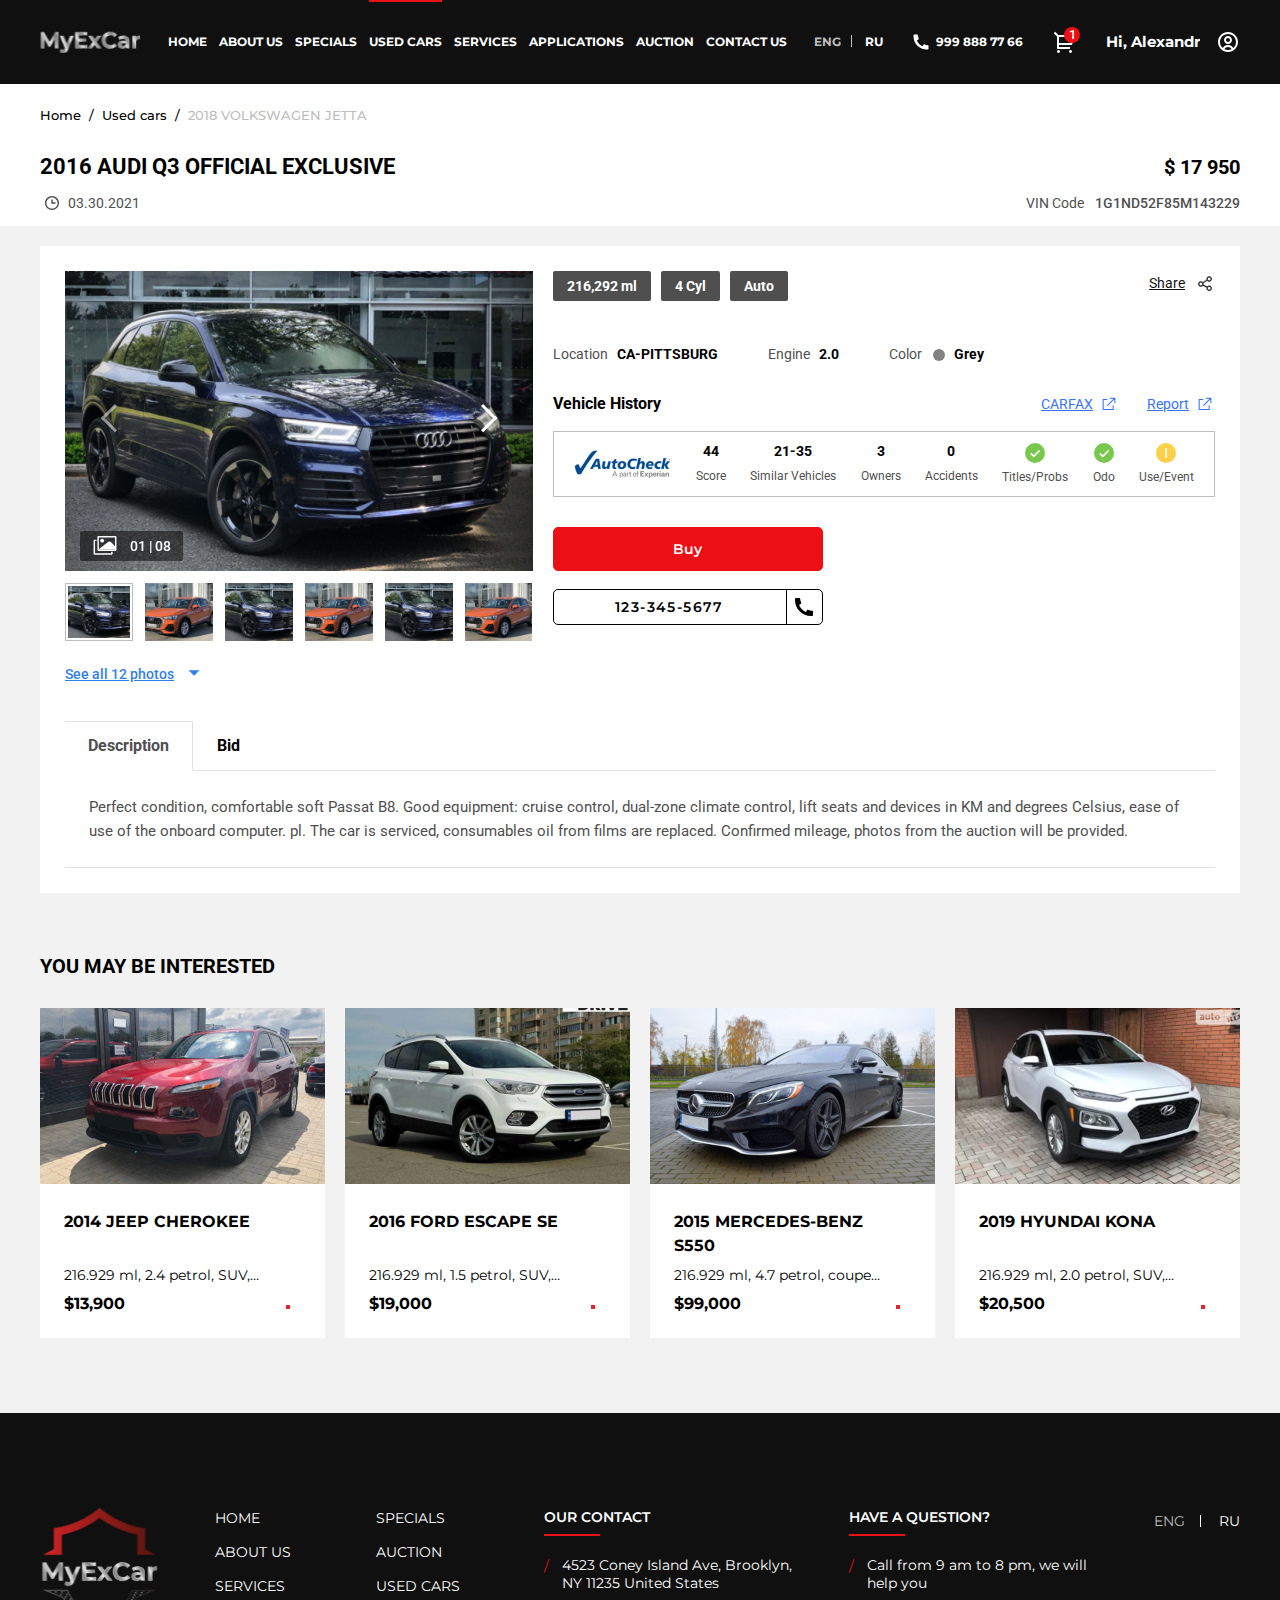
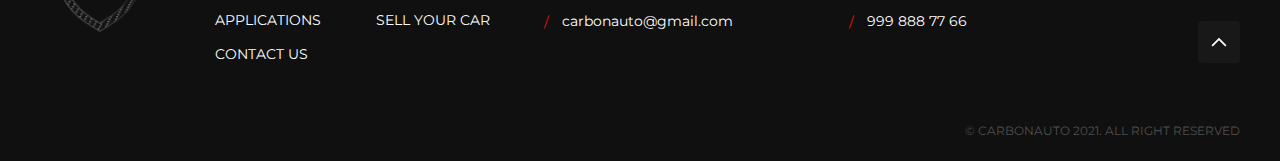
==== commit 1405bcce: "add links" ====
--- a/card.html
+++ b/card.html
@@ -25,7 +25,7 @@
                     <ul>
                         <li><a href="index.html">HOME</a></li>
                         <li><a href="#">ABOUT US</a></li>
-                        <li><a href="#">SPECIALS</a></li>
+                        <li><a href="specials.html">SPECIALS</a></li>
                         <li class="active"><a href="catalog.html">Used Cars</a></li>
                         <li><a href="services.html">Services</a></li>
                         <li><a href="#">APPLICATIONS</a></li>
@@ -80,7 +80,7 @@
                     <li><a href="#">Registration</a></li>
                     <li><a href="index.html">Home</a></li>
                     <li><a href="#">ABOUT US</a></li>
-                    <li><a href="#">SPECIALS</a></li>
+                    <li><a href="specials.html">SPECIALS</a></li>
                     <li><a href="catalog.html">Used Cars</a></li>
                     <li><a href="services.html">SERVICES</a></li>
                     <li><a href="#">APPLICATIONS</a></li>
@@ -106,8 +106,8 @@
         <div class="myexcontainer">
             <div class="breacrumbs">
                 <ul>
-                    <li><a href="#">Home</a></li>
-                    <li><a href="#">Used cars</a></li>
+                    <li><a href="index.html">Home</a></li>
+                    <li><a href="catalog.html">Used cars</a></li>
                     <li>2018 VOLKSWAGEN JETTA</li>
                 </ul>
             </div>
@@ -245,8 +245,10 @@
                                             <div class="procard__labelstext">
                                                 <p>Location <text>CA-PITTSBURG</text></p>
                                                 <p>Engine <text>2.0</text></p>
-                                                <p>Color <span class="colorpoint" style="background: #828282;"></span>
-                                                    <text>Grey</text></p>
+                                                <p>Color
+                                                    <span class="colorpoint" style="background: #828282;"></span>
+                                                    <text>Grey</text>
+                                                </p>
                                             </div>
                                         </div>
                                         <div class="col-lg-4 text-right sharesect  col-md-3  col-sm-4">
@@ -303,7 +305,6 @@
                                         </a>
                                     </div>
                                 </div>
-
                             </div>
                             <div class="col-xl-12">
                                 <div class="procard__tabs">
@@ -347,7 +348,7 @@
                     <p class="interested-products__title">you may be interested</p>
                     <div class="row">
                         <div class="col-lg-3 col-md-6">
-                            <a href="#">
+                            <a href="card.html">
                                 <div class="usedcarscard">
                                     <div class="usedcarscard__img">
                                         <img src="img/car4.png" alt="img">
@@ -365,7 +366,7 @@
                             </a>
                         </div>
                         <div class="col-lg-3 col-md-6">
-                            <a href="#">
+                            <a href="card.html">
                                 <div class="usedcarscard">
                                     <div class="usedcarscard__img">
                                         <img src="img/car5.png" alt="img">
@@ -383,7 +384,7 @@
                             </a>
                         </div>
                         <div class="col-lg-3 col-md-6">
-                            <a href="#">
+                            <a href="card.html">
                                 <div class="usedcarscard">
                                     <div class="usedcarscard__img">
                                         <img src="img/car6.png" alt="img">
@@ -401,7 +402,7 @@
                             </a>
                         </div>
                         <div class="col-lg-3 col-md-6">
-                            <a href="#">
+                            <a href="card.html">
                                 <div class="usedcarscard">
                                     <div class="usedcarscard__img">
                                         <img src="img/car7.png" alt="img">
@@ -423,7 +424,6 @@
             </section>
         </div>
 
-
     </main>
 
     <footer class="black-footer">
@@ -443,7 +443,7 @@
                 </div>
                 <div class="bf__navlist">
                     <ul>
-                        <li><a href="#">SPECIALS</a></li>
+                        <li><a href="specials.html">SPECIALS</a></li>
                         <li><a href="#">AUCTION</a></li>
                         <li><a href="catalog.html">Used cars</a></li>
                         <li><a href="#">Sell Your Car</a></li>
@@ -456,7 +456,7 @@
                             4523 Coney Island Ave, Brooklyn,
                             NY 11235 United States
                         </li>
-                        <li><a href="#">carbonauto@gmail.com</a></li>
+                        <li><a href="mailto:carbonauto@gmail.com">carbonauto@gmail.com</a></li>
                     </ul>
                 </div>
                 <div class="bf__infolist">
@@ -465,7 +465,7 @@
                         <li>
                             Сall from 9 am to 8 pm, we will help you
                         </li>
-                        <li><a href="#">999 888 77 66</a></li>
+                        <li><a href="tel:9998887766">999 888 77 66</a></li>
                     </ul>
                 </div>
                 <div class="bf__lang">
@@ -483,10 +483,6 @@
             </div>
         </div>
     </footer>
-
-
-
-
 
 
 
